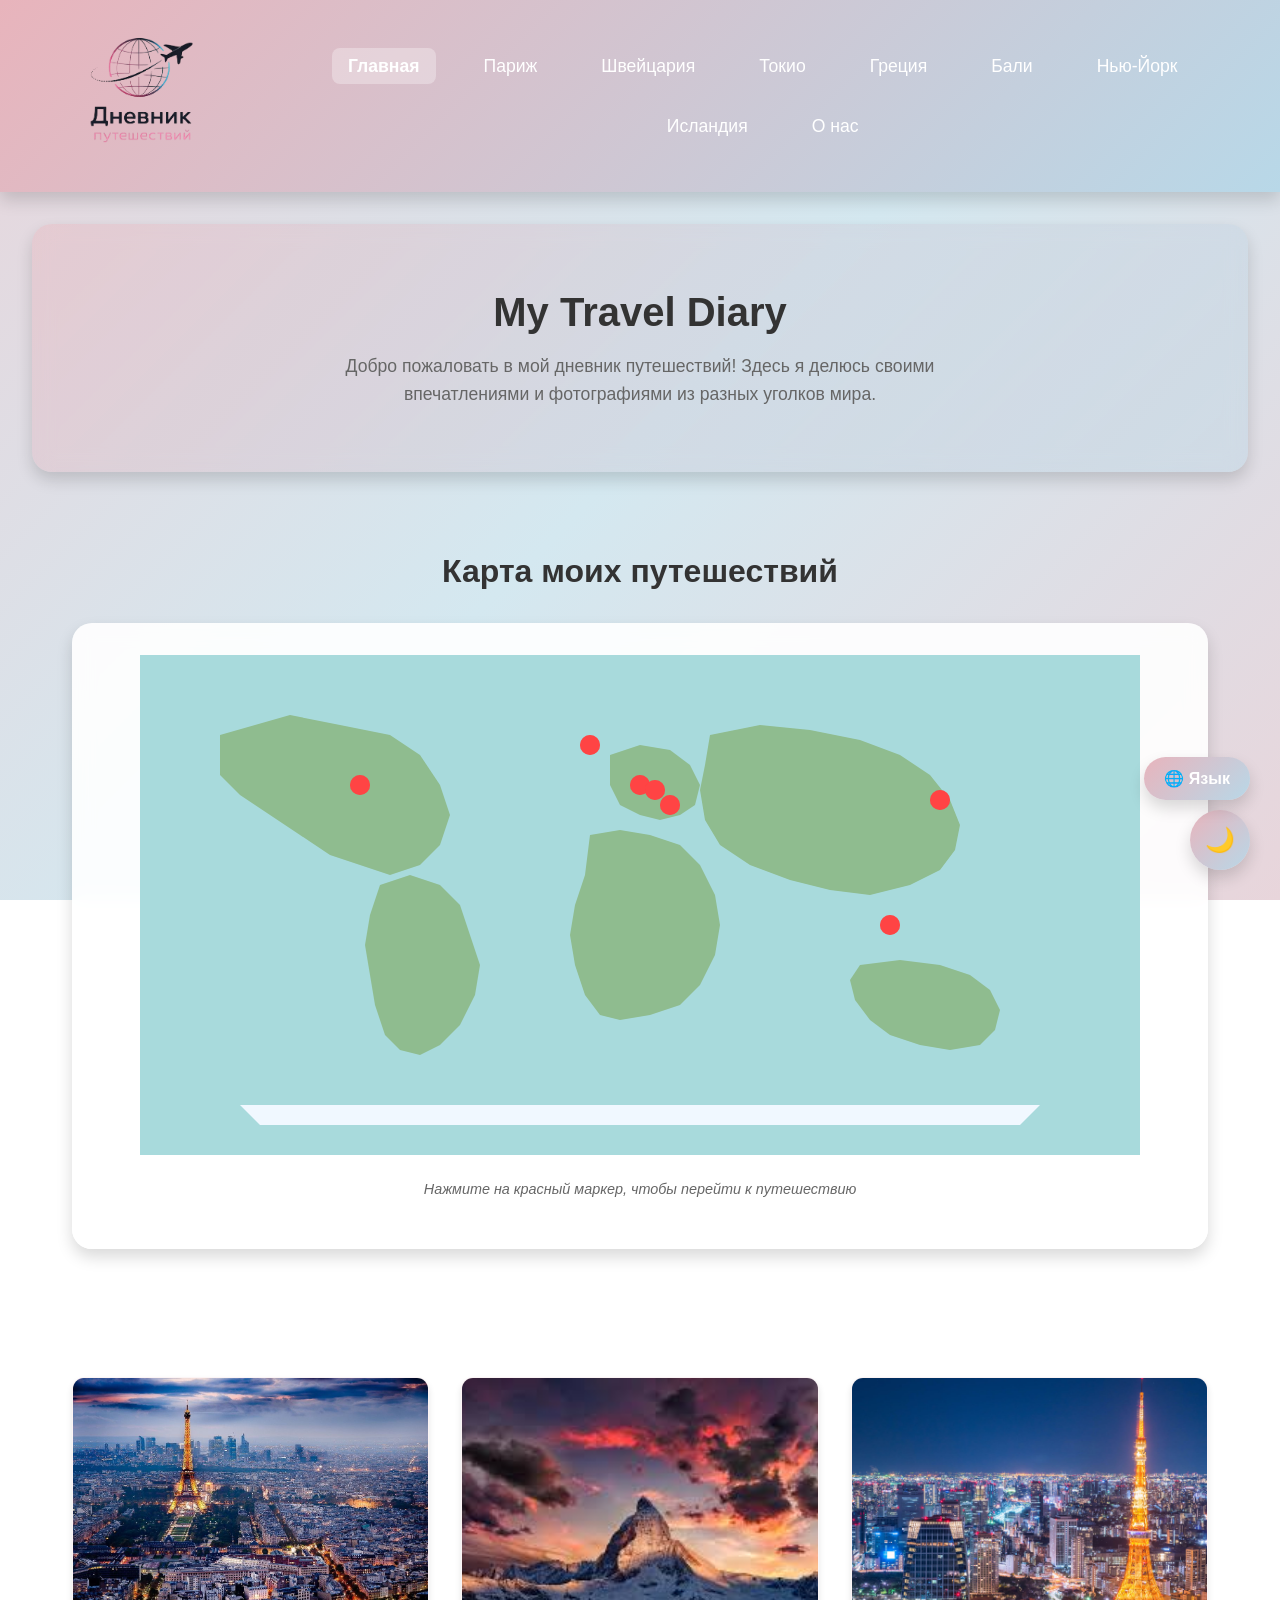
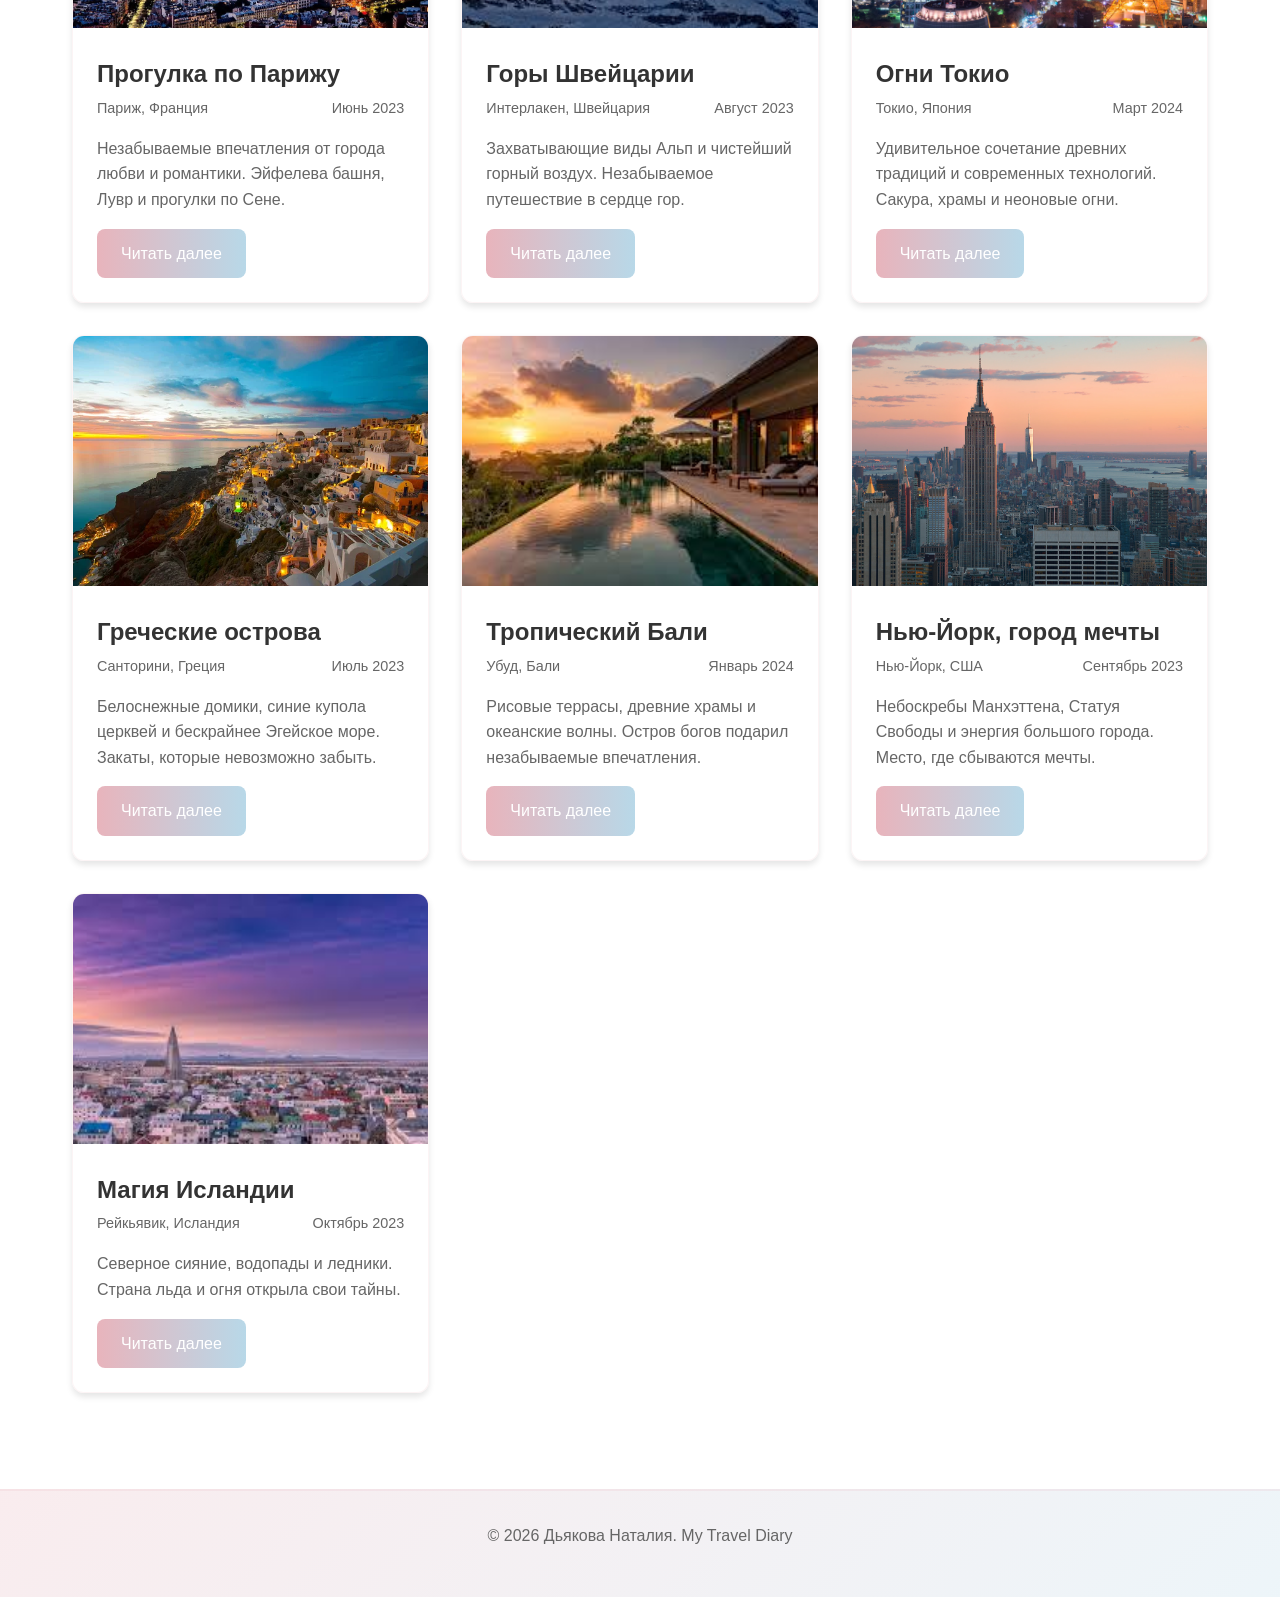
==== index.html @ 22149589 "Add files via upload" ====
<!DOCTYPE html>
<html lang="ru">
<head>
    <meta charset="UTF-8">
    <meta name="viewport" content="width=device-width, initial-scale=1.0">
    <title>My Travel Diary - Дневник путешествий | Париж, Токио, Бали, Исландия</title>
    <meta name="description" content="Дневник путешествий с фотографиями и впечатлениями из Парижа, Швейцарии, Токио, Греции, Бали, Нью-Йорка и Исландии. Советы путешественникам и красивые места мира.">
    <meta name="keywords" content="путешествия, дневник, Париж, Токио, Бали, Исландия, фотографии, советы путешественникам">
    <meta name="author" content="Дьякова Наталия">
    <meta name="robots" content="index, follow">
    
    <!-- Open Graph / Facebook -->
    <meta property="og:type" content="website">
    <meta property="og:url" content="https://my-travel-diary.com/">
    <meta property="og:title" content="My Travel Diary - Дневник путешествий">
    <meta property="og:description" content="Дневник путешествий с фотографиями и впечатлениями из разных уголков мира">
    <meta property="og:image" content="https://my-travel-diary.com/images/logo.png">

    <!-- Twitter -->
    <meta property="twitter:card" content="summary_large_image">
    <meta property="twitter:url" content="https://my-travel-diary.com/">
    <meta property="twitter:title" content="My Travel Diary - Дневник путешествий">
    <meta property="twitter:description" content="Дневник путешествий с фотографиями и впечатлениями из разных уголков мира">
    <meta property="twitter:image" content="https://my-travel-diary.com/images/logo.png">
    
    <!-- Canonical URL -->
    <link rel="canonical" href="https://my-travel-diary.com/">
    
    <!-- PWA Manifest -->
    <link rel="manifest" href="/manifest.json">
    <meta name="theme-color" content="#E8B4BC">
    <meta name="apple-mobile-web-app-capable" content="yes">
    <meta name="apple-mobile-web-app-status-bar-style" content="default">
    <meta name="apple-mobile-web-app-title" content="Travel Diary">
    <link rel="apple-touch-icon" href="images/logo.png">
    
    <!-- Preload critical resources -->
    <link rel="preload" href="css/main.css" as="style">
    <link rel="preload" href="images/logo.png" as="image">
    <link rel="preload" href="js/language.js" as="script">
    
    <link rel="icon" type="image/png" href="images/logo.png">
    <link rel="stylesheet" href="css/fonts.css">
    <link rel="stylesheet" href="css/main.css?v=8">
    <link rel="stylesheet" href="css/components.css?v=8">
    <link rel="stylesheet" href="css/responsive.css?v=8">
    <link rel="stylesheet" href="css/mobile-optimizations.css?v=8">
    
    <!-- DNS prefetch for external resources -->
    <link rel="dns-prefetch" href="//fonts.googleapis.com">
    
    <script src="js/map.js" defer></script>
    <script src="js/language.js" defer></script>
    <script src="js/complete-translations.js" defer></script>
    <script src="js/theme-and-animations.js" defer></script>
    <script src="js/analytics.js" defer></script>
    <script src="js/image-optimization.js" defer></script>
    <script src="js/performance-monitor.js" defer></script>
    <script src="js/mobile-menu.js" defer></script>
    
    <!-- Service Worker Registration -->
    <script>
        if ('serviceWorker' in navigator) {
            window.addEventListener('load', function() {
                navigator.serviceWorker.register('/sw.js')
                    .then(function(registration) {
                        console.log('ServiceWorker registration successful');
                    })
                    .catch(function(err) {
                        console.log('ServiceWorker registration failed: ', err);
                    });
            });
        }
    </script>
    
    <!-- Structured Data -->
    <script type="application/ld+json">
    {
      "@context": "https://schema.org",
      "@type": "Blog",
      "name": "My Travel Diary",
      "description": "Дневник путешествий с фотографиями и впечатлениями из разных уголков мира",
      "url": "https://my-travel-diary.com/",
      "author": {
        "@type": "Person",
        "name": "Дьякова Наталия"
      },
      "blogPost": [
        {
          "@type": "BlogPosting",
          "headline": "Прогулка по Парижу",
          "url": "https://my-travel-diary.com/travel-1.html",
          "datePublished": "2023-06-01"
        },
        {
          "@type": "BlogPosting",
          "headline": "Горы Швейцарии",
          "url": "https://my-travel-diary.com/travel-2.html",
          "datePublished": "2023-08-01"
        }
      ]
    }
    </script>
</head>
<body>
    <nav class="navigation">
        <div class="nav-container">
            <a href="index.html" class="nav-logo">
                <img src="images/logo.png" alt="My Travel Diary Logo" class="logo-image">
            </a>
            <button class="mobile-menu-btn" onclick="toggleMobileMenu()" aria-label="Toggle menu">
                ☰
            </button>
            <ul class="nav-list" id="navList">
                <li><a href="index.html" class="nav-link active" data-translate="nav.home">Главная</a></li>
                <li><a href="travel-1.html" class="nav-link" data-translate="nav.paris">Париж</a></li>
                <li><a href="travel-2.html" class="nav-link" data-translate="nav.switzerland">Швейцария</a></li>
                <li><a href="travel-3.html" class="nav-link" data-translate="nav.tokyo">Токио</a></li>
                <li><a href="travel-4.html" class="nav-link" data-translate="nav.greece">Греция</a></li>
                <li><a href="travel-5.html" class="nav-link" data-translate="nav.bali">Бали</a></li>
                <li><a href="travel-6.html" class="nav-link" data-translate="nav.newyork">Нью-Йорк</a></li>
                <li><a href="travel-7.html" class="nav-link" data-translate="nav.iceland">Исландия</a></li>
                <li><a href="about.html" class="nav-link" data-translate="nav.about">О нас</a></li>
            </ul>
        </div>
    </nav>

    <main>
        <section class="hero">
            <h1 data-translate="hero.title">My Travel Diary</h1>
            <p class="intro" data-translate="hero.intro">Добро пожаловать в мой дневник путешествий! Здесь я делюсь своими впечатлениями и фотографиями из разных уголков мира.</p>
        </section>

        <section class="world-map-section">
            <h2 data-translate="map.title">Карта моих путешествий</h2>
            <div class="map-container">
                <svg viewBox="0 0 1000 500" class="world-map">
                    <!-- Океан (фон) -->
                    <rect width="1000" height="500" fill="#A8DADC" class="ocean"/>
                    
                    <!-- Континенты -->
                    <g class="continents">
                        <!-- Северная Америка -->
                        <path class="continent" d="M 80 80 L 150 60 L 200 70 L 250 80 L 280 100 L 300 130 L 310 160 L 300 190 L 280 210 L 250 220 L 220 210 L 190 200 L 160 180 L 130 160 L 100 140 L 80 120 Z" fill="#8FBC8F"/>
                        
                        <!-- Южная Америка -->
                        <path class="continent" d="M 240 230 L 270 220 L 300 230 L 320 250 L 330 280 L 340 310 L 335 340 L 320 370 L 300 390 L 280 400 L 260 395 L 245 380 L 235 350 L 230 320 L 225 290 L 230 260 Z" fill="#8FBC8F"/>
                        
                        <!-- Европа -->
                        <path class="continent" d="M 470 100 L 500 90 L 530 95 L 550 110 L 560 130 L 555 150 L 540 160 L 520 165 L 500 160 L 480 150 L 470 130 Z" fill="#8FBC8F"/>
                        
                        <!-- Африка -->
                        <path class="continent" d="M 450 180 L 480 175 L 510 180 L 540 190 L 560 210 L 575 240 L 580 270 L 575 300 L 560 330 L 540 350 L 510 360 L 480 365 L 460 360 L 445 340 L 435 310 L 430 280 L 435 250 L 445 220 Z" fill="#8FBC8F"/>
                        
                        <!-- Азия -->
                        <path class="continent" d="M 570 80 L 620 70 L 670 75 L 720 85 L 760 100 L 790 120 L 810 145 L 820 170 L 815 195 L 800 215 L 770 230 L 730 240 L 690 235 L 650 225 L 610 210 L 580 190 L 565 165 L 560 135 L 565 110 Z" fill="#8FBC8F"/>
                        
                        <!-- Австралия -->
                        <path class="continent" d="M 720 310 L 760 305 L 800 310 L 830 320 L 850 335 L 860 355 L 855 375 L 840 390 L 810 395 L 780 390 L 750 380 L 730 365 L 715 345 L 710 325 Z" fill="#8FBC8F"/>
                        
                        <!-- Антарктида -->
                        <path class="continent" d="M 100 450 L 900 450 L 880 470 L 120 470 Z" fill="#F0F8FF"/>
                    </g>
                    
                    <!-- Маркеры посещенных мест -->
                    <g class="markers">
                        <!-- Париж -->
                        <circle class="marker" data-country="paris" cx="500" cy="130" r="10" fill="#FF4444"/>
                        <circle class="marker-pulse" cx="500" cy="130" r="10" fill="#FF4444" opacity="0.5"/>
                        
                        <!-- Швейцария -->
                        <circle class="marker" data-country="switzerland" cx="515" cy="135" r="10" fill="#FF4444"/>
                        <circle class="marker-pulse" cx="515" cy="135" r="10" fill="#FF4444" opacity="0.5"/>
                        
                        <!-- Токио -->
                        <circle class="marker" data-country="tokyo" cx="800" cy="145" r="10" fill="#FF4444"/>
                        <circle class="marker-pulse" cx="800" cy="145" r="10" fill="#FF4444" opacity="0.5"/>
                        
                        <!-- Греция -->
                        <circle class="marker" data-country="greece" cx="530" cy="150" r="10" fill="#FF4444"/>
                        <circle class="marker-pulse" cx="530" cy="150" r="10" fill="#FF4444" opacity="0.5"/>
                        
                        <!-- Бали -->
                        <circle class="marker" data-country="bali" cx="750" cy="270" r="10" fill="#FF4444"/>
                        <circle class="marker-pulse" cx="750" cy="270" r="10" fill="#FF4444" opacity="0.5"/>
                        
                        <!-- Нью-Йорк -->
                        <circle class="marker" data-country="newyork" cx="220" cy="130" r="10" fill="#FF4444"/>
                        <circle class="marker-pulse" cx="220" cy="130" r="10" fill="#FF4444" opacity="0.5"/>
                        
                        <!-- Исландия -->
                        <circle class="marker" data-country="iceland" cx="450" cy="90" r="10" fill="#FF4444"/>
                        <circle class="marker-pulse" cx="450" cy="90" r="10" fill="#FF4444" opacity="0.5"/>
                    </g>
                </svg>
                <p class="map-hint" data-translate="map.hint">Нажмите на красный маркер, чтобы перейти к путешествию</p>
            </div>
        </section>

        <section class="travel-cards">
            <article class="travel-card">
                <img src="images/paris.jpg" alt="Прогулка по Парижу" class="card-image">
                <div class="card-content">
                    <h3 class="card-title" data-translate="paris.title">Прогулка по Парижу</h3>
                    <div class="card-meta">
                        <span class="card-location" data-translate="paris.location">Париж, Франция</span>
                        <span class="card-date" data-translate="paris.date">Июнь 2023</span>
                    </div>
                    <p class="card-description" data-translate="paris.short">Незабываемые впечатления от города любви и романтики. Эйфелева башня, Лувр и прогулки по Сене.</p>
                    <a href="travel-1.html" class="card-button" data-translate="card.readmore">Читать далее</a>
                </div>
            </article>

            <article class="travel-card">
                <img src="images/switzerland.jpg" alt="Горы Швейцарии" class="card-image">
                <div class="card-content">
                    <h3 class="card-title" data-translate="switzerland.title">Горы Швейцарии</h3>
                    <div class="card-meta">
                        <span class="card-location" data-translate="switzerland.location">Интерлакен, Швейцария</span>
                        <span class="card-date" data-translate="switzerland.date">Август 2023</span>
                    </div>
                    <p class="card-description" data-translate="switzerland.short">Захватывающие виды Альп и чистейший горный воздух. Незабываемое путешествие в сердце гор.</p>
                    <a href="travel-2.html" class="card-button" data-translate="card.readmore">Читать далее</a>
                </div>
            </article>

            <article class="travel-card">
                <img src="images/tokyo.jpg" alt="Токио" class="card-image">
                <div class="card-content">
                    <h3 class="card-title" data-translate="tokyo.title">Огни Токио</h3>
                    <div class="card-meta">
                        <span class="card-location" data-translate="tokyo.location">Токио, Япония</span>
                        <span class="card-date" data-translate="tokyo.date">Март 2024</span>
                    </div>
                    <p class="card-description" data-translate="tokyo.short">Удивительное сочетание древних традиций и современных технологий. Сакура, храмы и неоновые огни.</p>
                    <a href="travel-3.html" class="card-button" data-translate="card.readmore">Читать далее</a>
                </div>
            </article>

            <article class="travel-card">
                <img src="images/greece.jpg" alt="Греция" class="card-image">
                <div class="card-content">
                    <h3 class="card-title" data-translate="greece.title">Греческие острова</h3>
                    <div class="card-meta">
                        <span class="card-location" data-translate="greece.location">Санторини, Греция</span>
                        <span class="card-date" data-translate="greece.date">Июль 2023</span>
                    </div>
                    <p class="card-description" data-translate="greece.short">Белоснежные домики, синие купола церквей и бескрайнее Эгейское море. Закаты, которые невозможно забыть.</p>
                    <a href="travel-4.html" class="card-button" data-translate="card.readmore">Читать далее</a>
                </div>
            </article>

            <article class="travel-card">
                <img src="images/bali.jpg" alt="Бали" class="card-image">
                <div class="card-content">
                    <h3 class="card-title" data-translate="bali.title">Тропический Бали</h3>
                    <div class="card-meta">
                        <span class="card-location" data-translate="bali.location">Убуд, Бали</span>
                        <span class="card-date" data-translate="bali.date">Январь 2024</span>
                    </div>
                    <p class="card-description" data-translate="bali.short">Рисовые террасы, древние храмы и океанские волны. Остров богов подарил незабываемые впечатления.</p>
                    <a href="travel-5.html" class="card-button" data-translate="card.readmore">Читать далее</a>
                </div>
            </article>

            <article class="travel-card">
                <img src="images/newyork.jpg" alt="Нью-Йорк" class="card-image">
                <div class="card-content">
                    <h3 class="card-title" data-translate="newyork.title">Нью-Йорк, город мечты</h3>
                    <div class="card-meta">
                        <span class="card-location" data-translate="newyork.location">Нью-Йорк, США</span>
                        <span class="card-date" data-translate="newyork.date">Сентябрь 2023</span>
                    </div>
                    <p class="card-description" data-translate="newyork.short">Небоскребы Манхэттена, Статуя Свободы и энергия большого города. Место, где сбываются мечты.</p>
                    <a href="travel-6.html" class="card-button" data-translate="card.readmore">Читать далее</a>
                </div>
            </article>

            <article class="travel-card">
                <img src="images/iceland.jpg" alt="Исландия" class="card-image">
                <div class="card-content">
                    <h3 class="card-title" data-translate="iceland.title">Магия Исландии</h3>
                    <div class="card-meta">
                        <span class="card-location" data-translate="iceland.location">Рейкьявик, Исландия</span>
                        <span class="card-date" data-translate="iceland.date">Октябрь 2023</span>
                    </div>
                    <p class="card-description" data-translate="iceland.short">Северное сияние, водопады и ледники. Страна льда и огня открыла свои тайны.</p>
                    <a href="travel-7.html" class="card-button" data-translate="card.readmore">Читать далее</a>
                </div>
            </article>
        </section>
    </main>

    <footer class="site-footer">
        <p data-translate="footer.text">&copy; 2026 Дьякова Наталия. My Travel Diary</p>
    </footer>
</body>
</html>
---- css/main.css ----
/* CSS Variables - Color Scheme */
:root {
    /* Primary Colors - более спокойные тона */
    --primary-pink: #E8B4BC;
    --light-pink: #F5E6E8;
    --sky-blue: #B8D8E8;
    --light-blue: #D9EAF3;
    
    /* Gradients */
    --gradient-primary: linear-gradient(135deg, #E8B4BC, #B8D8E8);
    --gradient-button: linear-gradient(90deg, #E8B4BC, #B8D8E8);
    
    /* Neutral Colors */
    --white: #FFFFFF;
    --light-bg: #F8F9FA;
    --text-dark: #333333;
    --text-gray: #666666;
    --bg-gradient: linear-gradient(135deg, #E8D5DB 0%, #D4E8F0 50%, #E8D5DB 100%);
    
    /* Shadows */
    --shadow-soft: 0 4px 6px rgba(0, 0, 0, 0.1);
    --shadow-medium: 0 8px 16px rgba(0, 0, 0, 0.15);
}

/* Dark Theme */
body.dark-theme {
    --primary-pink: #E8B4BC;
    --light-pink: #3A2E30;
    --sky-blue: #B8D8E8;
    --light-blue: #2E3A42;
    
    --gradient-primary: linear-gradient(135deg, #E8B4BC, #B8D8E8);
    --gradient-button: linear-gradient(90deg, #E8B4BC, #B8D8E8);
    
    --white: #1A1A1A;
    --light-bg: #2A2A2A;
    --text-dark: #FFFFFF;
    --text-gray: #CCCCCC;
    --bg-gradient: linear-gradient(135deg, #1A1A1A 0%, #2A2A2A 50%, #1A1A1A 100%);
    
    --shadow-soft: 0 4px 6px rgba(0, 0, 0, 0.5);
    --shadow-medium: 0 8px 16px rgba(0, 0, 0, 0.7);
}

/* Base Styles */
* {
    margin: 0;
    padding: 0;
    box-sizing: border-box;
}

body {
    font-family: 'Segoe UI', Tahoma, Geneva, Verdana, sans-serif;
    font-size: 16px;
    line-height: 1.6;
    color: var(--text-dark);
    background: var(--bg-gradient);
    background-attachment: fixed;
    min-height: 100vh;
    transition: background 0.3s ease, color 0.3s ease;
}

/* Typography */
h1 {
    font-size: 2.5rem;
    line-height: 1.2;
    color: var(--text-dark);
}

h2 {
    font-size: 2rem;
    line-height: 1.2;
    color: var(--text-dark);
}

h3 {
    font-size: 1.5rem;
    line-height: 1.2;
    color: var(--text-dark);
}

p {
    margin-bottom: 1rem;
}

/* Main Container */
main {
    min-height: calc(100vh - 200px);
}

/* Scroll Animations */
.scroll-animate {
    opacity: 0;
    transform: translateY(30px);
    transition: opacity 0.6s ease, transform 0.6s ease;
}

.scroll-animate.visible {
    opacity: 1;
    transform: translateY(0);
}

.scroll-animate-left {
    opacity: 0;
    transform: translateX(-50px);
    transition: opacity 0.6s ease, transform 0.6s ease;
}

.scroll-animate-left.visible {
    opacity: 1;
    transform: translateX(0);
}

.scroll-animate-right {
    opacity: 0;
    transform: translateX(50px);
    transition: opacity 0.6s ease, transform 0.6s ease;
}

.scroll-animate-right.visible {
    opacity: 1;
    transform: translateX(0);
}

/* Theme Toggle Button */
.theme-toggle {
    position: fixed;
    bottom: 30px;
    right: 30px;
    width: 60px;
    height: 60px;
    border-radius: 50%;
    background: var(--gradient-primary);
    border: none;
    cursor: pointer;
    box-shadow: var(--shadow-medium);
    z-index: 1000;
    display: flex;
    align-items: center;
    justify-content: center;
    font-size: 1.5rem;
    transition: all 0.3s ease;
}

.theme-toggle:hover {
    transform: scale(1.1) rotate(15deg);
    box-shadow: 0 10px 25px rgba(0, 0, 0, 0.3);
}

.theme-toggle:active {
    transform: scale(0.95);
}

/* Language Toggle Button */
.lang-toggle {
    position: fixed;
    bottom: 100px;
    right: 30px;
    padding: 0.75rem 1.25rem;
    border-radius: 25px;
    background: var(--gradient-primary);
    border: none;
    cursor: pointer;
    box-shadow: var(--shadow-medium);
    z-index: 1000;
    font-size: 1rem;
    font-weight: bold;
    color: white;
    transition: all 0.3s ease;
    display: flex;
    align-items: center;
    gap: 0.5rem;
}

.lang-toggle:hover {
    transform: translateY(-3px);
    box-shadow: 0 10px 25px rgba(0, 0, 0, 0.3);
}

.lang-toggle:active {
    transform: translateY(-1px);
}

/* Language Selector Menu */
.lang-selector {
    position: fixed;
    bottom: 100px;
    right: 30px;
    z-index: 1001;
}

.lang-menu {
    position: absolute;
    bottom: 70px;
    right: 0;
    background: white;
    border-radius: 15px;
    box-shadow: 0 10px 30px rgba(0, 0, 0, 0.2);
    padding: 0.5rem;
    min-width: 150px;
    opacity: 0;
    visibility: hidden;
    transform: translateY(10px);
    transition: all 0.3s ease;
}

.lang-menu.active {
    opacity: 1;
    visibility: visible;
    transform: translateY(0);
}

.lang-option {
    display: flex;
    align-items: center;
    gap: 0.75rem;
    padding: 0.75rem 1rem;
    cursor: pointer;
    border-radius: 10px;
    transition: all 0.2s ease;
    font-size: 1rem;
    color: var(--text-dark);
}

.lang-option:hover {
    background: linear-gradient(135deg, rgba(232, 180, 188, 0.2), rgba(184, 216, 232, 0.2));
    transform: translateX(5px);
}

.lang-option.selected {
    background: var(--gradient-primary);
    color: white;
    font-weight: bold;
}

.lang-flag {
    font-size: 1.5rem;
}

.lang-name {
    flex: 1;
}

/* Scroll to Top Button */
.scroll-top-btn {
    position: fixed;
    bottom: 170px;
    right: 30px;
    width: 60px;
    height: 60px;
    border-radius: 50%;
    background: var(--gradient-primary);
    border: none;
    cursor: pointer;
    box-shadow: var(--shadow-medium);
    z-index: 1000;
    display: flex;
    align-items: center;
    justify-content: center;
    font-size: 1.8rem;
    color: white;
    opacity: 0;
    visibility: hidden;
    transform: translateY(20px);
    transition: all 0.3s ease;
}

.scroll-top-btn.visible {
    opacity: 1;
    visibility: visible;
    transform: translateY(0);
}

.scroll-top-btn:hover {
    transform: translateY(-5px);
    box-shadow: 0 10px 25px rgba(0, 0, 0, 0.3);
}

.scroll-top-btn:active {
    transform: translateY(-3px);
}
---- css/fonts.css ----
/* Оптимизированная загрузка шрифтов */

/* Системные шрифты как fallback */
:root {
    --font-system: -apple-system, BlinkMacSystemFont, 'Segoe UI', Roboto, Oxygen, Ubuntu, Cantarell, sans-serif;
    --font-mono: 'SF Mono', Monaco, 'Cascadia Code', 'Roboto Mono', Consolas, 'Courier New', monospace;
}

/* Основной шрифт с системным fallback */
body {
    font-family: var(--font-system);
    font-display: swap; /* Быстрое отображение с fallback шрифтом */
}

/* Оптимизация для кириллицы */
@supports (font-variation-settings: normal) {
    body {
        font-variation-settings: 'wght' 400;
    }
    
    h1, h2, h3, h4, h5, h6 {
        font-variation-settings: 'wght' 600;
    }
}

/* Предзагрузка критических шрифтов */
.font-preload {
    font-family: var(--font-system);
    visibility: hidden;
    position: absolute;
    left: -9999px;
}

/* Улучшение читаемости текста */
body {
    -webkit-font-smoothing: antialiased;
    -moz-osx-font-smoothing: grayscale;
    text-rendering: optimizeLegibility;
}

/* Оптимизация для мобильных устройств */
@media (max-width: 768px) {
    body {
        font-size: 16px; /* Предотвращает зум на iOS */
        line-height: 1.5;
    }
}
---- css/main.css ----
/* CSS Variables - Color Scheme */
:root {
    /* Primary Colors - более спокойные тона */
    --primary-pink: #E8B4BC;
    --light-pink: #F5E6E8;
    --sky-blue: #B8D8E8;
    --light-blue: #D9EAF3;
    
    /* Gradients */
    --gradient-primary: linear-gradient(135deg, #E8B4BC, #B8D8E8);
    --gradient-button: linear-gradient(90deg, #E8B4BC, #B8D8E8);
    
    /* Neutral Colors */
    --white: #FFFFFF;
    --light-bg: #F8F9FA;
    --text-dark: #333333;
    --text-gray: #666666;
    --bg-gradient: linear-gradient(135deg, #E8D5DB 0%, #D4E8F0 50%, #E8D5DB 100%);
    
    /* Shadows */
    --shadow-soft: 0 4px 6px rgba(0, 0, 0, 0.1);
    --shadow-medium: 0 8px 16px rgba(0, 0, 0, 0.15);
}

/* Dark Theme */
body.dark-theme {
    --primary-pink: #E8B4BC;
    --light-pink: #3A2E30;
    --sky-blue: #B8D8E8;
    --light-blue: #2E3A42;
    
    --gradient-primary: linear-gradient(135deg, #E8B4BC, #B8D8E8);
    --gradient-button: linear-gradient(90deg, #E8B4BC, #B8D8E8);
    
    --white: #1A1A1A;
    --light-bg: #2A2A2A;
    --text-dark: #FFFFFF;
    --text-gray: #CCCCCC;
    --bg-gradient: linear-gradient(135deg, #1A1A1A 0%, #2A2A2A 50%, #1A1A1A 100%);
    
    --shadow-soft: 0 4px 6px rgba(0, 0, 0, 0.5);
    --shadow-medium: 0 8px 16px rgba(0, 0, 0, 0.7);
}

/* Base Styles */
* {
    margin: 0;
    padding: 0;
    box-sizing: border-box;
}

body {
    font-family: 'Segoe UI', Tahoma, Geneva, Verdana, sans-serif;
    font-size: 16px;
    line-height: 1.6;
    color: var(--text-dark);
    background: var(--bg-gradient);
    background-attachment: fixed;
    min-height: 100vh;
    transition: background 0.3s ease, color 0.3s ease;
}

/* Typography */
h1 {
    font-size: 2.5rem;
    line-height: 1.2;
    color: var(--text-dark);
}

h2 {
    font-size: 2rem;
    line-height: 1.2;
    color: var(--text-dark);
}

h3 {
    font-size: 1.5rem;
    line-height: 1.2;
    color: var(--text-dark);
}

p {
    margin-bottom: 1rem;
}

/* Main Container */
main {
    min-height: calc(100vh - 200px);
}

/* Scroll Animations */
.scroll-animate {
    opacity: 0;
    transform: translateY(30px);
    transition: opacity 0.6s ease, transform 0.6s ease;
}

.scroll-animate.visible {
    opacity: 1;
    transform: translateY(0);
}

.scroll-animate-left {
    opacity: 0;
    transform: translateX(-50px);
    transition: opacity 0.6s ease, transform 0.6s ease;
}

.scroll-animate-left.visible {
    opacity: 1;
    transform: translateX(0);
}

.scroll-animate-right {
    opacity: 0;
    transform: translateX(50px);
    transition: opacity 0.6s ease, transform 0.6s ease;
}

.scroll-animate-right.visible {
    opacity: 1;
    transform: translateX(0);
}

/* Theme Toggle Button */
.theme-toggle {
    position: fixed;
    bottom: 30px;
    right: 30px;
    width: 60px;
    height: 60px;
    border-radius: 50%;
    background: var(--gradient-primary);
    border: none;
    cursor: pointer;
    box-shadow: var(--shadow-medium);
    z-index: 1000;
    display: flex;
    align-items: center;
    justify-content: center;
    font-size: 1.5rem;
    transition: all 0.3s ease;
}

.theme-toggle:hover {
    transform: scale(1.1) rotate(15deg);
    box-shadow: 0 10px 25px rgba(0, 0, 0, 0.3);
}

.theme-toggle:active {
    transform: scale(0.95);
}

/* Language Toggle Button */
.lang-toggle {
    position: fixed;
    bottom: 100px;
    right: 30px;
    padding: 0.75rem 1.25rem;
    border-radius: 25px;
    background: var(--gradient-primary);
    border: none;
    cursor: pointer;
    box-shadow: var(--shadow-medium);
    z-index: 1000;
    font-size: 1rem;
    font-weight: bold;
    color: white;
    transition: all 0.3s ease;
    display: flex;
    align-items: center;
    gap: 0.5rem;
}

.lang-toggle:hover {
    transform: translateY(-3px);
    box-shadow: 0 10px 25px rgba(0, 0, 0, 0.3);
}

.lang-toggle:active {
    transform: translateY(-1px);
}

/* Language Selector Menu */
.lang-selector {
    position: fixed;
    bottom: 100px;
    right: 30px;
    z-index: 1001;
}

.lang-menu {
    position: absolute;
    bottom: 70px;
    right: 0;
    background: white;
    border-radius: 15px;
    box-shadow: 0 10px 30px rgba(0, 0, 0, 0.2);
    padding: 0.5rem;
    min-width: 150px;
    opacity: 0;
    visibility: hidden;
    transform: translateY(10px);
    transition: all 0.3s ease;
}

.lang-menu.active {
    opacity: 1;
    visibility: visible;
    transform: translateY(0);
}

.lang-option {
    display: flex;
    align-items: center;
    gap: 0.75rem;
    padding: 0.75rem 1rem;
    cursor: pointer;
    border-radius: 10px;
    transition: all 0.2s ease;
    font-size: 1rem;
    color: var(--text-dark);
}

.lang-option:hover {
    background: linear-gradient(135deg, rgba(232, 180, 188, 0.2), rgba(184, 216, 232, 0.2));
    transform: translateX(5px);
}

.lang-option.selected {
    background: var(--gradient-primary);
    color: white;
    font-weight: bold;
}

.lang-flag {
    font-size: 1.5rem;
}

.lang-name {
    flex: 1;
}

/* Scroll to Top Button */
.scroll-top-btn {
    position: fixed;
    bottom: 170px;
    right: 30px;
    width: 60px;
    height: 60px;
    border-radius: 50%;
    background: var(--gradient-primary);
    border: none;
    cursor: pointer;
    box-shadow: var(--shadow-medium);
    z-index: 1000;
    display: flex;
    align-items: center;
    justify-content: center;
    font-size: 1.8rem;
    color: white;
    opacity: 0;
    visibility: hidden;
    transform: translateY(20px);
    transition: all 0.3s ease;
}

.scroll-top-btn.visible {
    opacity: 1;
    visibility: visible;
    transform: translateY(0);
}

.scroll-top-btn:hover {
    transform: translateY(-5px);
    box-shadow: 0 10px 25px rgba(0, 0, 0, 0.3);
}

.scroll-top-btn:active {
    transform: translateY(-3px);
}
---- css/components.css ----
/* Navigation Component */
.navigation {
    background: var(--gradient-primary);
    padding: 1rem 2rem;
    box-shadow: var(--shadow-medium);
    position: sticky;
    top: 0;
    z-index: 100;
}

.nav-container {
    display: flex;
    align-items: center;
    gap: 2rem;
    max-width: 1400px;
    margin: 0 auto;
}

.nav-logo {
    display: flex;
    align-items: center;
}

.logo-image {
    height: 160px;
    width: auto;
    object-fit: contain;
}

.nav-list {
    list-style: none;
    display: flex;
    justify-content: center;
    gap: 2rem;
    flex-wrap: wrap;
    flex: 1;
}

.nav-link {
    color: var(--white);
    text-decoration: none;
    font-size: 1.1rem;
    padding: 0.5rem 1rem;
    border-radius: 8px;
    transition: all 0.3s ease;
}

.nav-link:hover {
    background-color: rgba(255, 255, 255, 0.2);
    transform: translateY(-2px);
}

.nav-link.active {
    background-color: rgba(255, 255, 255, 0.3);
    font-weight: bold;
}

/* Hero Section */
.hero {
    text-align: center;
    padding: 4rem 2rem;
    background: linear-gradient(135deg, rgba(232, 180, 188, 0.4), rgba(184, 216, 232, 0.4));
    backdrop-filter: blur(10px);
    border-radius: 20px;
    margin: 2rem;
    box-shadow: var(--shadow-medium);
}

.hero h1 {
    margin-bottom: 1rem;
    color: var(--text-dark);
}

.intro {
    font-size: 1.1rem;
    color: var(--text-gray);
    max-width: 600px;
    margin: 0 auto;
}

/* Travel Cards Container */
.travel-cards {
    display: grid;
    grid-template-columns: repeat(auto-fit, minmax(300px, 1fr));
    gap: 2rem;
    padding: 3rem 2rem;
    max-width: 1200px;
    margin: 0 auto;
}

/* Travel Card Component */
.travel-card {
    background: rgba(255, 255, 255, 0.95);
    backdrop-filter: blur(10px);
    border-radius: 12px;
    box-shadow: var(--shadow-soft);
    overflow: hidden;
    transition: all 0.3s ease;
    border: 1px solid rgba(232, 180, 188, 0.15);
}

.travel-card:hover {
    transform: translateY(-8px);
    box-shadow: var(--shadow-medium);
}

.card-image {
    width: 100%;
    height: 250px;
    object-fit: cover;
}

.card-content {
    padding: 1.5rem;
}

.card-title {
    font-size: 1.5rem;
    margin-bottom: 0.5rem;
    color: var(--text-dark);
}

.card-meta {
    display: flex;
    justify-content: space-between;
    margin-bottom: 1rem;
    font-size: 0.9rem;
    color: var(--text-gray);
}

.card-description {
    color: var(--text-gray);
    margin-bottom: 1rem;
}

.card-button {
    display: inline-block;
    padding: 0.75rem 1.5rem;
    background: var(--gradient-button);
    color: var(--white);
    text-decoration: none;
    border-radius: 8px;
    transition: all 0.3s ease;
}

.card-button:hover {
    transform: translateY(-2px);
    box-shadow: var(--shadow-medium);
}

/* Travel Detail Page */
.travel-detail {
    max-width: 900px;
    margin: 0 auto;
    padding: 2rem;
    background: rgba(255, 255, 255, 0.8);
    backdrop-filter: blur(10px);
    border-radius: 20px;
    margin-top: 2rem;
    margin-bottom: 2rem;
    box-shadow: var(--shadow-medium);
}

.travel-header {
    text-align: center;
    margin-bottom: 2rem;
}

.travel-header h1 {
    margin-bottom: 1rem;
}

.travel-meta {
    display: flex;
    justify-content: center;
    gap: 2rem;
    font-size: 1.1rem;
    color: var(--text-gray);
}

/* Photo Gallery */
.photo-gallery {
    display: grid;
    grid-template-columns: repeat(auto-fit, minmax(250px, 1fr));
    gap: 1rem;
    margin: 2rem 0;
}

.gallery-image {
    width: 100%;
    height: 300px;
    object-fit: cover;
    border-radius: 12px;
    box-shadow: var(--shadow-soft);
}

/* Travel Content */
.travel-content {
    margin: 2rem 0;
    font-size: 1.1rem;
    line-height: 1.8;
}

/* Back Button */
.back-button {
    display: inline-block;
    padding: 0.75rem 1.5rem;
    background: var(--gradient-button);
    color: var(--white);
    text-decoration: none;
    border-radius: 8px;
    margin-top: 2rem;
    transition: all 0.3s ease;
}

.back-button:hover {
    transform: translateY(-2px);
    box-shadow: var(--shadow-medium);
}

/* Footer Component */
.site-footer {
    background: linear-gradient(135deg, rgba(232, 180, 188, 0.25), rgba(184, 216, 232, 0.25));
    backdrop-filter: blur(10px);
    text-align: center;
    padding: 2rem;
    margin-top: 3rem;
    color: var(--text-gray);
    border-top: 2px solid rgba(232, 180, 188, 0.2);
}


/* Модальное окно для увеличения фотографий */
.image-modal {
    display: none;
    position: fixed;
    z-index: 1000;
    left: 0;
    top: 0;
    width: 100%;
    height: 100%;
    background-color: rgba(0, 0, 0, 0.9);
    justify-content: center;
    align-items: center;
    animation: fadeIn 0.3s ease;
}

@keyframes fadeIn {
    from {
        opacity: 0;
    }
    to {
        opacity: 1;
    }
}

.modal-content {
    position: relative;
    width: 80%;
    max-width: 1200px;
    animation: zoomIn 0.4s ease;
}

@keyframes zoomIn {
    from {
        transform: scale(0.7);
        opacity: 0;
    }
    to {
        transform: scale(1);
        opacity: 1;
    }
}

.modal-image {
    width: 100%;
    height: auto;
    border-radius: 8px;
    display: block;
}

.modal-close {
    position: absolute;
    top: -40px;
    right: 0;
    font-size: 40px;
    font-weight: bold;
    color: white;
    cursor: pointer;
    transition: color 0.3s ease, transform 0.3s ease;
}

.modal-close:hover {
    color: var(--primary-pink);
    transform: rotate(90deg);
}

/* Курсор для изображений в галерее */
.gallery-image {
    cursor: pointer;
    transition: transform 0.3s ease, box-shadow 0.3s ease;
}

.gallery-image:hover {
    transform: scale(1.05);
    box-shadow: 0 8px 20px rgba(0, 0, 0, 0.2);
}


/* Рекомендации */
.travel-content h2 {
    margin-top: 2rem;
    margin-bottom: 1rem;
    color: var(--text-dark);
    font-size: 1.8rem;
}

.recommendations {
    list-style: none;
    padding: 0;
    margin: 1.5rem 0;
}

.recommendations li {
    padding: 1rem;
    margin-bottom: 1rem;
    background: linear-gradient(135deg, rgba(232, 180, 188, 0.1), rgba(184, 216, 232, 0.1));
    border-left: 4px solid var(--primary-pink);
    border-radius: 8px;
    transition: transform 0.3s ease, box-shadow 0.3s ease;
}

.recommendations li:hover {
    transform: translateX(5px);
    box-shadow: var(--shadow-soft);
}

.recommendations strong {
    color: var(--primary-pink);
    font-size: 1.1rem;
}


/* Карта мира */
.world-map-section {
    max-width: 1200px;
    margin: 3rem auto;
    padding: 2rem;
    text-align: center;
}

.world-map-section h2 {
    font-size: 2rem;
    margin-bottom: 2rem;
    color: var(--text-dark);
}

.map-container {
    background: rgba(255, 255, 255, 0.9);
    backdrop-filter: blur(10px);
    border-radius: 20px;
    padding: 2rem;
    box-shadow: var(--shadow-medium);
}

.world-map {
    width: 100%;
    height: auto;
    max-width: 1000px;
    margin: 0 auto;
}

.continent {
    transition: fill 0.3s ease;
}

.continent:hover {
    fill: #C8DCE8;
}

.marker {
    cursor: pointer;
    transition: all 0.3s ease;
}

.marker:hover {
    r: 12;
    fill: #FFB6C1;
}

.marker-pulse {
    animation: pulse 2s infinite;
    pointer-events: none;
}

@keyframes pulse {
    0% {
        r: 8;
        opacity: 0.5;
    }
    50% {
        r: 16;
        opacity: 0;
    }
    100% {
        r: 8;
        opacity: 0;
    }
}

.map-hint {
    margin-top: 1rem;
    color: var(--text-gray);
    font-size: 0.9rem;
    font-style: italic;
}


/* Подсказки на карте */
.map-tooltip {
    background: var(--gradient-primary);
    color: white;
    padding: 0.5rem 1rem;
    border-radius: 8px;
    font-size: 0.9rem;
    pointer-events: none;
    z-index: 1000;
    box-shadow: var(--shadow-soft);
    animation: tooltipFadeIn 0.2s ease;
}

@keyframes tooltipFadeIn {
    from {
        opacity: 0;
        transform: translateY(-5px);
    }
    to {
        opacity: 1;
        transform: translateY(0);
    }
}


/* Dark Theme Adjustments */
body.dark-theme .travel-card {
    background: rgba(40, 40, 40, 0.95);
    border: 1px solid rgba(212, 148, 158, 0.2);
}

body.dark-theme .map-container {
    background: rgba(40, 40, 40, 0.9);
}

body.dark-theme .ocean {
    fill: #1A3A4A;
}

body.dark-theme .continent {
    fill: #2A4A3A;
}

body.dark-theme .continent:hover {
    fill: #3A5A4A;
}

body.dark-theme .travel-detail {
    background: rgba(40, 40, 40, 0.8);
}

body.dark-theme .image-modal {
    background-color: rgba(0, 0, 0, 0.95);
}

body.dark-theme .recommendations li {
    background: linear-gradient(135deg, rgba(212, 148, 158, 0.15), rgba(122, 154, 170, 0.15));
    border-left: 4px solid var(--primary-pink);
}


/* Dark Theme - Language Selector */
body.dark-theme .lang-menu {
    background: rgba(40, 40, 40, 0.95);
    border: 1px solid rgba(212, 148, 158, 0.3);
}

body.dark-theme .lang-option {
    color: var(--text-dark);
}

body.dark-theme .lang-option:hover {
    background: linear-gradient(135deg, rgba(212, 148, 158, 0.2), rgba(122, 154, 170, 0.2));
}

body.dark-theme .lang-option.selected {
    background: var(--gradient-primary);
    color: white;
}
---- css/responsive.css ----
/* Responsive Design - Mobile First Approach */

/* Extra Small Mobile (< 480px) */
@media (max-width: 479px) {
    /* Container padding */
    .container {
        padding: 0 0.75rem;
    }
    
    /* Typography - smaller for tiny screens */
    h1 {
        font-size: 1.75rem;
        line-height: 1.2;
    }
    
    h2 {
        font-size: 1.5rem;
        line-height: 1.3;
    }
    
    h3 {
        font-size: 1.2rem;
    }
    
    p {
        font-size: 0.9rem;
        line-height: 1.5;
    }
    
    /* Navigation - Compact mobile menu */
    .navigation {
        padding: 0.75rem;
        position: fixed;
        top: 0;
        left: 0;
        right: 0;
        z-index: 1001;
        background: rgba(255, 255, 255, 0.95);
        backdrop-filter: blur(10px);
    }
    
    .nav-container {
        flex-direction: row;
        justify-content: space-between;
        align-items: center;
    }
    
    .logo-image {
        height: 40px;
    }
    
    /* Mobile menu button - always visible */
    .mobile-menu-btn {
        display: block;
        background: var(--gradient-primary);
        border: none;
        font-size: 1.5rem;
        cursor: pointer;
        padding: 0.5rem;
        color: white;
        border-radius: 8px;
        width: 45px;
        height: 45px;
        line-height: 1;
        transition: all 0.3s ease;
        position: relative;
        z-index: 1000;
    }
    
    .mobile-menu-btn:hover {
        transform: scale(1.05);
    }
    
    .mobile-menu-btn:active {
        transform: scale(0.95);
    }
    
    /* Navigation list - hidden by default */
    .nav-list {
        display: none !important;
        position: fixed;
        top: 0;
        left: 0;
        right: 0;
        bottom: 0;
        background: rgba(255, 255, 255, 0.98);
        backdrop-filter: blur(10px);
        flex-direction: column;
        justify-content: flex-start;
        align-items: stretch;
        padding: 80px 1rem 1rem 1rem;
        overflow-y: auto;
        z-index: 999;
    }
    
    /* Show menu when active */
    .nav-list.active {
        display: flex !important;
    }
    
    .nav-link {
        padding: 1rem;
        text-align: center;
        border-radius: 8px;
        margin: 0.5rem 0;
        transition: all 0.3s ease;
        font-size: 1.1rem;
        color: var(--text-dark);
        background: rgba(255, 255, 255, 0.5);
    }
    
    .nav-link:hover,
    .nav-link.active {
        background: var(--light-pink);
        color: var(--primary-pink);
    }
    
    /* Hero section - more compact */
    .hero {
        padding: 1.5rem 0.75rem;
        text-align: center;
    }
    
    .hero h1 {
        margin-bottom: 1rem;
    }
    
    .intro {
        font-size: 0.95rem;
        max-width: 100%;
    }
    
    /* Travel cards - Single column with better spacing */
    .travel-cards {
        grid-template-columns: 1fr;
        gap: 1.5rem;
        padding: 1.5rem 0.75rem;
    }
    
    .travel-card {
        border-radius: 15px;
        overflow: hidden;
    }
    
    .card-image {
        height: 200px;
    }
    
    .card-content {
        padding: 1rem;
    }
    
    .card-title {
        font-size: 1.1rem;
        margin-bottom: 0.5rem;
    }
    
    .card-description {
        font-size: 0.85rem;
        line-height: 1.4;
    }
    
    .card-button {
        padding: 0.6rem 1.2rem;
        font-size: 0.9rem;
        margin-top: 0.75rem;
    }
    
    /* World map - mobile optimized */
    .world-map-section {
        padding: 1rem 0.75rem;
        margin: 1rem 0;
    }
    
    .world-map-section h2 {
        font-size: 1.3rem;
        margin-bottom: 1rem;
        text-align: center;
    }
    
    .map-container {
        padding: 0.5rem;
        border-radius: 15px;
    }
    
    .world-map {
        height: 250px;
        width: 100%;
    }
    
    .marker {
        r: 8;
        cursor: pointer;
    }
    
    .marker:active {
        r: 12;
    }
    
    .map-hint {
        font-size: 0.8rem;
        text-align: center;
        margin-top: 0.5rem;
        color: var(--text-gray);
    }
    
    /* Footer */
    .site-footer {
        padding: 1.5rem 0.75rem;
        text-align: center;
        font-size: 0.85rem;
    }
}

/* Small Mobile (480px - 767px) */
@media (min-width: 480px) and (max-width: 767px) {
    /* Typography adjustments */
    h1 {
        font-size: 2rem;
    }
    
    h2 {
        font-size: 1.75rem;
    }
    
    h3 {
        font-size: 1.25rem;
    }
    
    /* Navigation - Horizontal but scrollable */
    .navigation {
        padding: 1rem;
        position: sticky;
        top: 0;
        z-index: 100;
        background: rgba(255, 255, 255, 0.95);
        backdrop-filter: blur(10px);
    }
    
    .nav-container {
        flex-direction: column;
        gap: 1rem;
    }
    
    .logo-image {
        height: 50px;
    }
    
    .nav-list {
        display: flex;
        overflow-x: auto;
        gap: 0.5rem;
        padding: 0.5rem 0;
        scrollbar-width: none;
        -ms-overflow-style: none;
    }
    
    .nav-list::-webkit-scrollbar {
        display: none;
    }
    
    .nav-link {
        white-space: nowrap;
        padding: 0.6rem 1rem;
        border-radius: 20px;
        font-size: 0.9rem;
        min-width: fit-content;
    }
    
    .mobile-menu-btn {
        display: none;
    }
    
    /* Hero section */
    .hero {
        padding: 2rem 1rem;
    }
    
    /* Travel cards - Single column */
    .travel-cards {
        grid-template-columns: 1fr;
        padding: 2rem 1rem;
        gap: 2rem;
    }
    
    .card-image {
        height: 220px;
    }
    
    /* World map */
    .world-map-section {
        padding: 1.5rem 1rem;
    }
    
    .world-map {
        height: 300px;
    }
    
    .marker {
        r: 10;
    }
    
    .marker:hover {
        r: 14;
    }
}

/* Tablet Styles (768px - 1023px) */
@media (min-width: 768px) and (max-width: 1023px) {
    .mobile-menu-btn {
        display: none;
    }
    
    /* Navigation - Horizontal but compact */
    .nav-list {
        gap: 1rem;
        display: flex;
    }
    
    /* Travel cards - Two columns */
    .travel-cards {
        grid-template-columns: repeat(2, 1fr);
    }
    
    /* Photo gallery - Two columns */
    .photo-gallery {
        grid-template-columns: repeat(2, 1fr);
    }
}

/* Desktop Styles (>= 1024px) */
@media (min-width: 1024px) {
    .mobile-menu-btn {
        display: none;
    }
    
    .nav-list {
        display: flex;
    }
    
    /* Travel cards - Three columns on large screens */
    .travel-cards {
        grid-template-columns: repeat(auto-fit, minmax(320px, 1fr));
    }
    
    /* Photo gallery - Flexible grid */
    .photo-gallery {
        grid-template-columns: repeat(auto-fit, minmax(280px, 1fr));
    }
    
    /* Larger container for travel detail */
    .travel-detail {
        max-width: 1000px;
    }
}

/* Extra large screens (>= 1440px) */
@media (min-width: 1440px) {
    .travel-cards {
        max-width: 1400px;
    }
    
    .hero h1 {
        font-size: 3rem;
    }
}

/* Photo gallery mobile optimization */
@media (max-width: 767px) {
    .photo-gallery {
        grid-template-columns: 1fr;
        gap: 1rem;
        padding: 1rem;
    }
    
    .gallery-image {
        height: 250px;
        border-radius: 12px;
    }
    
    /* Modal optimization for mobile */
    .modal-content {
        width: 95%;
        max-width: 95vw;
        max-height: 90vh;
        margin: 5vh auto;
        border-radius: 15px;
    }
    
    .modal-close {
        font-size: 30px;
        top: -40px;
        right: 10px;
        width: 35px;
        height: 35px;
        line-height: 35px;
    }
    
    .modal img {
        max-height: 70vh;
        border-radius: 10px;
    }
}

@media (min-width: 768px) and (max-width: 1023px) {
    .modal-content {
        width: 85%;
    }
}

/* Travel detail page mobile optimization */
@media (max-width: 767px) {
    .travel-detail {
        padding: 1rem;
        margin: 0;
    }
    
    .travel-header {
        text-align: center;
        margin-bottom: 1.5rem;
    }
    
    .travel-header h1 {
        font-size: 1.8rem;
        margin-bottom: 1rem;
    }
    
    .travel-meta {
        flex-direction: column;
        gap: 0.5rem;
        align-items: center;
    }
    
    .travel-location,
    .travel-date {
        font-size: 0.9rem;
    }
    
    .travel-content {
        font-size: 0.95rem;
        line-height: 1.6;
    }
    
    .travel-content p {
        margin-bottom: 1rem;
    }
    
    .recommendations {
        padding-left: 1rem;
    }
    
    .recommendations li {
        margin-bottom: 0.75rem;
        font-size: 0.9rem;
        line-height: 1.5;
    }
    
    .back-button {
        padding: 0.75rem 1.5rem;
        font-size: 0.9rem;
        margin: 2rem auto;
        display: block;
        width: fit-content;
    }
}

/* Theme Toggle Button - Mobile optimized */
@media (max-width: 479px) {
    .theme-toggle {
        width: 50px;
        height: 50px;
        bottom: 20px;
        right: 20px;
        font-size: 1.2rem;
        position: fixed !important;
        z-index: 999;
    }
}

@media (min-width: 480px) and (max-width: 767px) {
    .theme-toggle {
        width: 55px;
        height: 55px;
        bottom: 25px;
        right: 25px;
        font-size: 1.3rem;
        position: fixed !important;
        z-index: 999;
    }
}

@media (min-width: 768px) and (max-width: 1023px) {
    .theme-toggle {
        width: 60px;
        height: 60px;
        bottom: 30px;
        right: 30px;
        font-size: 1.4rem;
        position: fixed !important;
        z-index: 999;
    }
}

/* Language Toggle Button - Mobile optimized */
@media (max-width: 479px) {
    .lang-selector {
        bottom: 80px;
        right: 20px;
        position: fixed !important;
        z-index: 999;
    }
    
    .lang-toggle {
        padding: 0.6rem 1rem;
        font-size: 0.85rem;
        border-radius: 20px;
    }
    
    .lang-menu {
        bottom: 55px;
        min-width: 130px;
        border-radius: 12px;
    }
    
    .lang-option {
        padding: 0.6rem 0.8rem;
        font-size: 0.9rem;
    }
    
    .lang-flag {
        font-size: 1.3rem;
    }
}

@media (min-width: 480px) and (max-width: 767px) {
    .lang-selector {
        bottom: 90px;
        right: 25px;
        position: fixed !important;
        z-index: 999;
    }
    
    .lang-toggle {
        padding: 0.7rem 1.1rem;
        font-size: 0.9rem;
    }
    
    .lang-menu {
        bottom: 65px;
        min-width: 140px;
    }
    
    .lang-option {
        padding: 0.7rem 0.9rem;
        font-size: 0.95rem;
    }
    
    .lang-flag {
        font-size: 1.4rem;
    }
}

@media (min-width: 768px) and (max-width: 1023px) {
    .lang-selector {
        bottom: 100px;
        right: 30px;
        position: fixed !important;
        z-index: 999;
    }
    
    .lang-toggle {
        bottom: 100px;
        right: 30px;
        padding: 0.75rem 1.25rem;
        font-size: 1rem;
    }
    
    .lang-menu {
        bottom: 70px;
    }
}

/* Scroll to top button - Mobile optimized */
@media (max-width: 479px) {
    .scroll-top-btn {
        width: 50px;
        height: 50px;
        bottom: 150px;
        right: 20px;
        font-size: 1.3rem;
        position: fixed !important;
        z-index: 998 !important;
    }
}

@media (min-width: 480px) and (max-width: 767px) {
    .scroll-top-btn {
        width: 55px;
        height: 55px;
        bottom: 160px;
        right: 25px;
        font-size: 1.4rem;
        position: fixed !important;
        z-index: 998 !important;
    }
}

/* Touch-friendly improvements */
@media (max-width: 767px) {
    /* Larger touch targets */
    button, .nav-link, .card-button, .lang-option {
        min-height: 44px;
        min-width: 44px;
    }
    
    /* Better spacing for touch */
    .nav-link {
        margin: 0.25rem;
    }
    
    /* Prevent zoom on input focus (iOS) */
    input, textarea, select {
        font-size: 16px;
    }
    
    /* Smooth scrolling */
    html {
        scroll-behavior: smooth;
    }
    
    /* Better tap highlights */
    * {
        -webkit-tap-highlight-color: rgba(232, 180, 188, 0.3);
    }
}


/* Dark theme mobile navigation */
@media (max-width: 479px) {
    body.dark-theme .navigation {
        background: rgba(26, 26, 26, 0.95);
    }
    
    body.dark-theme .nav-list {
        background: rgba(26, 26, 26, 0.98);
    }
    
    body.dark-theme .nav-link {
        color: #FFFFFF;
        background: rgba(40, 40, 40, 0.8);
    }
    
    body.dark-theme .nav-link:hover,
    body.dark-theme .nav-link.active {
        background: rgba(232, 180, 188, 0.3);
        color: #E8B4BC;
    }
}
---- css/mobile-optimizations.css ----
/* Дополнительные мобильные оптимизации */

/* Общие мобильные стили */
@media (max-width: 767px) {
    /* Улучшение производительности */
    * {
        -webkit-transform: translateZ(0);
        transform: translateZ(0);
    }
    
    /* Отключение анимаций на слабых устройствах */
    @media (prefers-reduced-motion: reduce) {
        *, *::before, *::after {
            animation-duration: 0.01ms !important;
            animation-iteration-count: 1 !important;
            transition-duration: 0.01ms !important;
        }
    }
    
    /* Оптимизация скролла */
    body {
        -webkit-overflow-scrolling: touch;
        overflow-x: hidden;
    }
    
    /* Предотвращение зума при фокусе на input */
    input, textarea, select {
        font-size: 16px !important;
        transform: translateZ(0);
    }
    
    /* Улучшение тач-взаимодействий */
    button, .nav-link, .card-button, .lang-option, .theme-toggle {
        -webkit-tap-highlight-color: rgba(232, 180, 188, 0.3);
        touch-action: manipulation;
        min-height: 44px;
        min-width: 44px;
    }
    
    /* Оптимизация изображений */
    img {
        max-width: 100%;
        height: auto;
        image-rendering: -webkit-optimize-contrast;
        image-rendering: crisp-edges;
    }
    
    /* Улучшение читаемости текста */
    p, li, span {
        word-wrap: break-word;
        hyphens: auto;
        -webkit-hyphens: auto;
        -ms-hyphens: auto;
    }
    
    /* Оптимизация карточек путешествий */
    .travel-card {
        margin-bottom: 1.5rem;
        border-radius: 15px;
        overflow: hidden;
        box-shadow: 0 4px 12px rgba(0, 0, 0, 0.1);
    }
    
    .card-content {
        padding: 1.25rem;
    }
    
    .card-title {
        font-size: 1.2rem;
        line-height: 1.3;
        margin-bottom: 0.75rem;
    }
    
    .card-meta {
        flex-direction: column;
        gap: 0.25rem;
        margin-bottom: 0.75rem;
    }
    
    .card-location,
    .card-date {
        font-size: 0.85rem;
        color: var(--text-gray);
    }
    
    .card-description {
        font-size: 0.9rem;
        line-height: 1.5;
        margin-bottom: 1rem;
    }
    
    .card-button {
        width: 100%;
        padding: 0.75rem;
        font-size: 0.95rem;
        border-radius: 8px;
        text-align: center;
    }
}

/* Очень маленькие экраны */
@media (max-width: 360px) {
    .hero h1 {
        font-size: 1.6rem;
    }
    
    .hero .intro {
        font-size: 0.9rem;
    }
    
    .card-content {
        padding: 1rem;
    }
    
    .card-title {
        font-size: 1.1rem;
    }
    
    .navigation {
        padding: 0.5rem;
    }
    
    .logo-image {
        height: 35px;
    }
}

/* Landscape ориентация на мобильных */
@media (max-width: 767px) and (orientation: landscape) {
    .hero {
        padding: 1rem;
    }
    
    .hero h1 {
        font-size: 1.8rem;
    }
    
    .navigation {
        padding: 0.75rem;
    }
    
    .nav-list {
        gap: 0.25rem;
    }
    
    .nav-link {
        padding: 0.5rem 0.75rem;
        font-size: 0.85rem;
    }
}

/* Оптимизация для устройств с высоким DPI */
@media (-webkit-min-device-pixel-ratio: 2), (min-resolution: 192dpi) {
    .logo-image,
    .member-avatar img,
    .card-image {
        image-rendering: -webkit-optimize-contrast;
    }
}

/* Темная тема на мобильных */
@media (max-width: 767px) {
    body.dark-theme .navigation {
        background: rgba(26, 26, 26, 0.95);
    }
    
    body.dark-theme .nav-list {
        background: rgba(26, 26, 26, 0.98);
    }
    
    body.dark-theme .nav-link:hover {
        background: rgba(232, 180, 188, 0.2);
    }
    
    body.dark-theme .travel-card {
        background: rgba(40, 40, 40, 0.9);
    }
    
    body.dark-theme .card-content {
        color: var(--text-dark);
    }
}

/* Улучшения для iOS Safari */
@supports (-webkit-touch-callout: none) {
    .navigation {
        -webkit-backdrop-filter: blur(10px);
    }
    
    .travel-card,
    .add-review-section,
    .team-member {
        -webkit-backdrop-filter: blur(10px);
    }
    
    /* Фикс для 100vh на iOS */
    .hero {
        min-height: calc(100vh - 100px);
        min-height: calc(100dvh - 100px);
    }
}

/* Улучшения для Android Chrome */
@media (max-width: 767px) {
    /* Оптимизация рендеринга */
    .travel-card,
    .team-member,
    .add-review-section {
        will-change: transform;
        backface-visibility: hidden;
    }
    
    /* Улучшение производительности анимаций */
    .nav-link,
    .card-button,
    .submit-btn,
    .delete-btn {
        will-change: transform;
    }
}

/* Accessibility улучшения для мобильных */
@media (max-width: 767px) {
    /* Увеличенные области нажатия */
    .mobile-menu-btn {
        padding: 0.75rem;
        margin: -0.25rem;
    }
    
    .theme-toggle,
    .lang-toggle {
        padding: 0.75rem;
    }
    
    /* Улучшенный контраст для мелкого текста */
    .card-meta,
    .travel-meta {
        color: var(--text-dark);
        font-weight: 500;
    }
    
    /* Лучшая видимость фокуса */
    button:focus,
    input:focus,
    textarea:focus,
    .nav-link:focus {
        outline: 2px solid var(--primary-pink);
        outline-offset: 2px;
    }
}

/* Оптимизация для медленных соединений */
@media (max-width: 767px) and (prefers-reduced-data: reduce) {
    /* Отключение фоновых изображений */
    .hero,
    .travel-card,
    .team-member {
        background-image: none !important;
    }
    
    /* Упрощение теней */
    .travel-card,
    .team-member,
    .add-review-section {
        box-shadow: 0 2px 4px rgba(0, 0, 0, 0.1) !important;
    }
    
    /* Отключение backdrop-filter */
    .navigation,
    .nav-list,
    .travel-card,
    .team-member,
    .add-review-section {
        backdrop-filter: none !important;
        -webkit-backdrop-filter: none !important;
    }
}


/* Фикс для fixed кнопок на мобильных */
@media (max-width: 767px) {
    .theme-toggle,
    .lang-toggle,
    .lang-selector,
    .scroll-top-btn {
        position: fixed !important;
        will-change: transform;
        -webkit-transform: translateZ(0);
        transform: translateZ(0);
    }
    
    /* Убираем hover эффекты на touch устройствах */
    @media (hover: none) {
        .theme-toggle:hover,
        .lang-toggle:hover,
        .scroll-top-btn:hover {
            transform: none;
        }
        
        .theme-toggle:active {
            transform: scale(0.9);
        }
        
        .lang-toggle:active {
            transform: scale(0.95);
        }
        
        .scroll-top-btn:active {
            transform: scale(0.9);
        }
    }
}
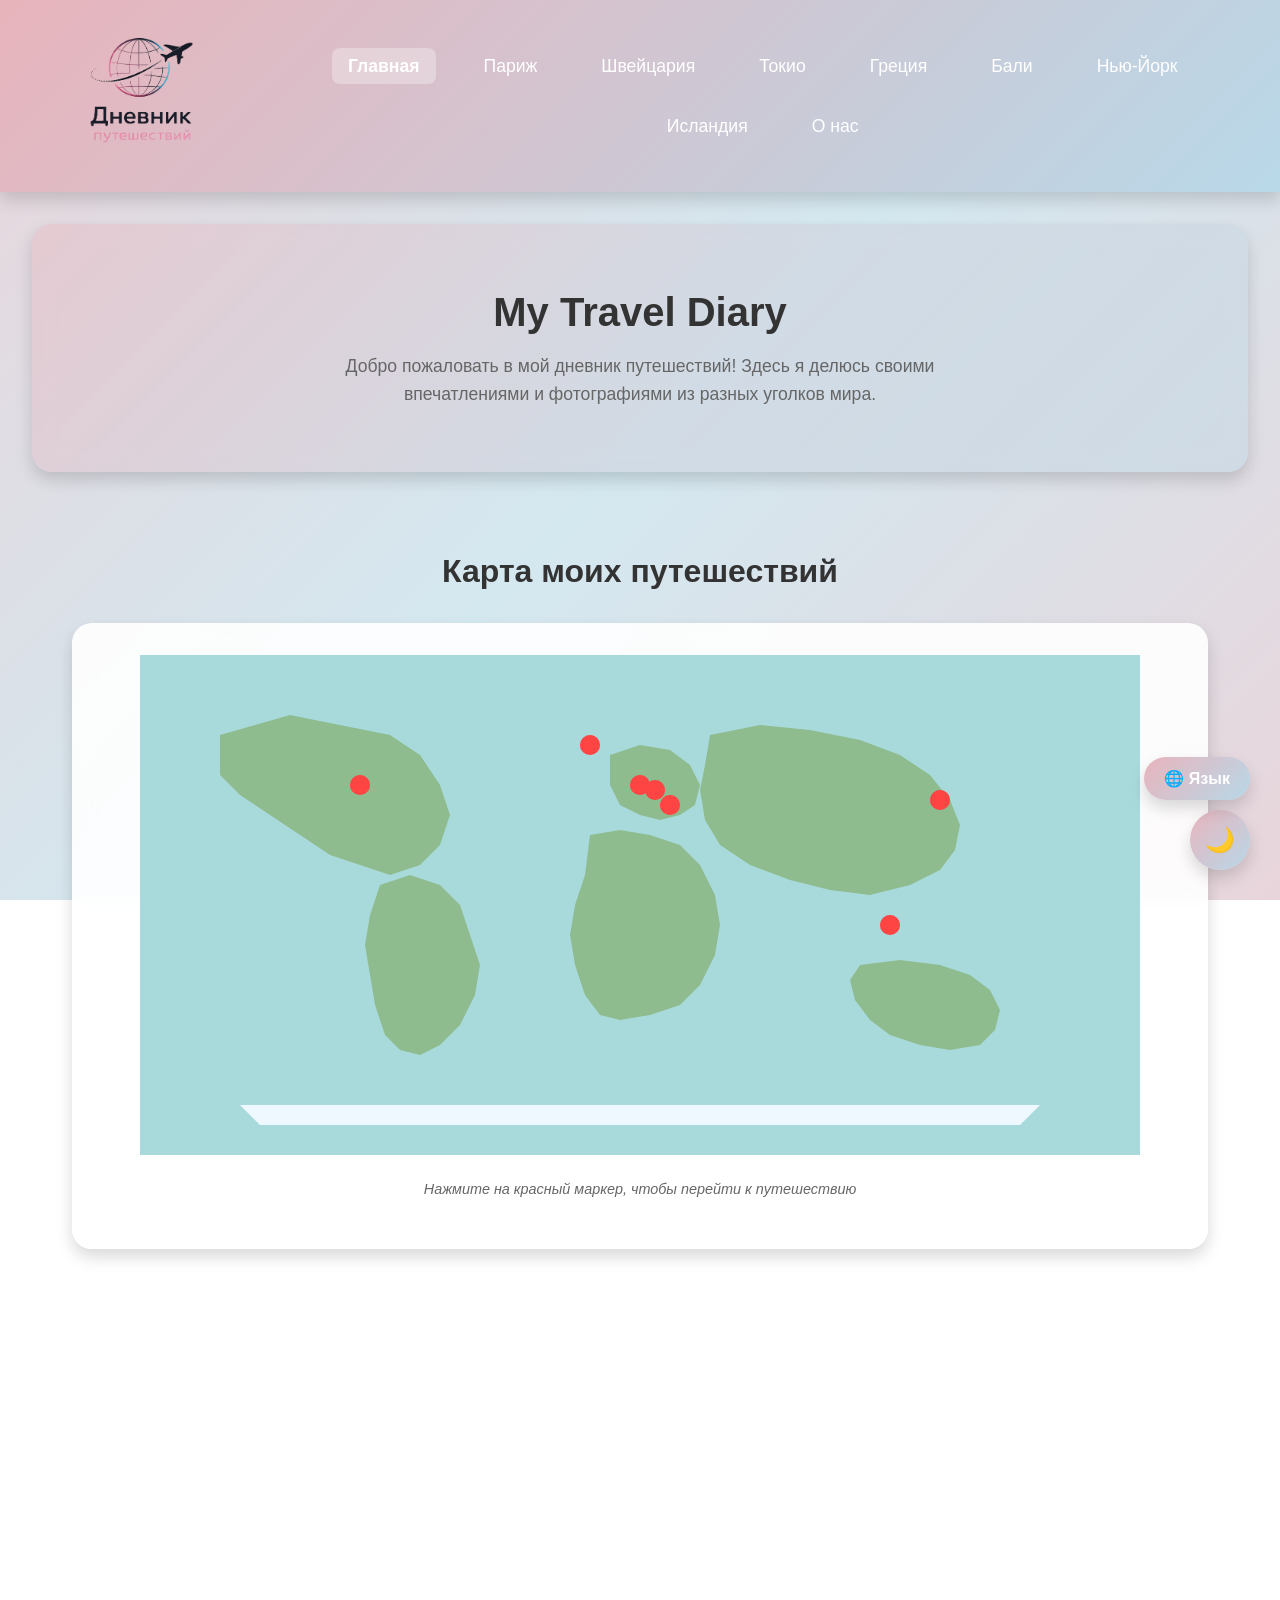
==== commit 374b5c3c: "Add files via upload" ====
--- a/index.html
+++ b/index.html
@@ -41,10 +41,11 @@
     
     <link rel="icon" type="image/png" href="images/logo.png">
     <link rel="stylesheet" href="css/fonts.css">
-    <link rel="stylesheet" href="css/main.css?v=8">
-    <link rel="stylesheet" href="css/components.css?v=8">
-    <link rel="stylesheet" href="css/responsive.css?v=8">
-    <link rel="stylesheet" href="css/mobile-optimizations.css?v=8">
+    <link rel="stylesheet" href="css/main.css?v=11">
+    <link rel="stylesheet" href="css/components.css?v=11">
+    <link rel="stylesheet" href="css/responsive.css?v=11">
+    <link rel="stylesheet" href="css/mobile-optimizations.css?v=11">
+    <link rel="stylesheet" href="css/mobile-menu-fix.css?v=11">
     
     <!-- DNS prefetch for external resources -->
     <link rel="dns-prefetch" href="//fonts.googleapis.com">
--- a/css/components.css
+++ b/css/components.css
@@ -495,3 +495,9 @@
     background: var(--gradient-primary);
     color: white;
 }
+
+
+/* Mobile menu button - hidden by default */
+.mobile-menu-btn {
+    display: none;
+}
--- a/css/responsive.css
+++ b/css/responsive.css
@@ -83,14 +83,14 @@
         left: 0;
         right: 0;
         bottom: 0;
-        background: rgba(255, 255, 255, 0.98);
-        backdrop-filter: blur(10px);
-        flex-direction: column;
-        justify-content: flex-start;
-        align-items: stretch;
-        padding: 80px 1rem 1rem 1rem;
+        background: white;
+        flex-direction: column !important;
+        justify-content: flex-start !important;
+        align-items: stretch !important;
+        padding: 80px 20px 20px 20px !important;
         overflow-y: auto;
         z-index: 999;
+        gap: 0 !important;
     }
     
     /* Show menu when active */
@@ -98,15 +98,32 @@
         display: flex !important;
     }
     
+    .nav-list li {
+        width: 100% !important;
+        margin: 0 !important;
+        padding: 0 !important;
+    }
+    
     .nav-link {
-        padding: 1rem;
-        text-align: center;
-        border-radius: 8px;
-        margin: 0.5rem 0;
-        transition: all 0.3s ease;
-        font-size: 1.1rem;
-        color: var(--text-dark);
-        background: rgba(255, 255, 255, 0.5);
+        display: block !important;
+        width: 100% !important;
+        padding: 1.2rem !important;
+        text-align: center !important;
+        border-radius: 8px !important;
+        margin: 0.5rem 0 !important;
+        transition: all 0.3s ease !important;
+        font-size: 1.1rem !important;
+        color: #333 !important;
+        background: rgba(232, 180, 188, 0.1) !important;
+        text-decoration: none !important;
+    }
+    
+    .nav-link:hover,
+    .nav-link:active,
+    .nav-link.active {
+        background: rgba(232, 180, 188, 0.3) !important;
+        color: #E8B4BC !important;
+        transform: scale(1.02) !important;
     }
     
     .nav-link:hover,
@@ -227,48 +244,95 @@
         font-size: 1.25rem;
     }
     
-    /* Navigation - Horizontal but scrollable */
+    /* Navigation - Mobile menu with button */
     .navigation {
         padding: 1rem;
-        position: sticky;
+        position: fixed;
         top: 0;
-        z-index: 100;
+        left: 0;
+        right: 0;
+        z-index: 1001;
         background: rgba(255, 255, 255, 0.95);
         backdrop-filter: blur(10px);
     }
     
     .nav-container {
-        flex-direction: column;
-        gap: 1rem;
+        flex-direction: row;
+        justify-content: space-between;
+        align-items: center;
     }
     
     .logo-image {
         height: 50px;
     }
     
+    /* Show mobile menu button */
+    .mobile-menu-btn {
+        display: block !important;
+        background: var(--gradient-primary);
+        border: none;
+        font-size: 1.5rem;
+        cursor: pointer;
+        padding: 0.5rem;
+        color: white;
+        border-radius: 8px;
+        width: 45px;
+        height: 45px;
+        line-height: 1;
+        transition: all 0.3s ease;
+        position: relative;
+        z-index: 1000;
+    }
+    
+    /* Navigation list - hidden by default */
     .nav-list {
-        display: flex;
-        overflow-x: auto;
-        gap: 0.5rem;
-        padding: 0.5rem 0;
-        scrollbar-width: none;
-        -ms-overflow-style: none;
-    }
-    
-    .nav-list::-webkit-scrollbar {
-        display: none;
+        display: none !important;
+        position: fixed;
+        top: 0;
+        left: 0;
+        right: 0;
+        bottom: 0;
+        background: white;
+        flex-direction: column !important;
+        justify-content: flex-start !important;
+        align-items: stretch !important;
+        padding: 80px 20px 20px 20px !important;
+        overflow-y: auto;
+        z-index: 999;
+        gap: 0 !important;
+    }
+    
+    /* Show menu when active */
+    .nav-list.active {
+        display: flex !important;
+    }
+    
+    .nav-list li {
+        width: 100% !important;
+        margin: 0 !important;
+        padding: 0 !important;
     }
     
     .nav-link {
-        white-space: nowrap;
-        padding: 0.6rem 1rem;
-        border-radius: 20px;
-        font-size: 0.9rem;
-        min-width: fit-content;
-    }
-    
-    .mobile-menu-btn {
-        display: none;
+        display: block !important;
+        width: 100% !important;
+        padding: 1.2rem !important;
+        text-align: center !important;
+        border-radius: 8px !important;
+        margin: 0.5rem 0 !important;
+        transition: all 0.3s ease !important;
+        font-size: 1.1rem !important;
+        color: #333 !important;
+        background: rgba(232, 180, 188, 0.1) !important;
+        text-decoration: none !important;
+    }
+    
+    .nav-link:hover,
+    .nav-link:active,
+    .nav-link.active {
+        background: rgba(232, 180, 188, 0.3) !important;
+        color: #E8B4BC !important;
+        transform: scale(1.02) !important;
     }
     
     /* Hero section */
@@ -638,21 +702,22 @@
 /* Dark theme mobile navigation */
 @media (max-width: 479px) {
     body.dark-theme .navigation {
-        background: rgba(26, 26, 26, 0.95);
+        background: rgba(26, 26, 26, 0.95) !important;
     }
     
     body.dark-theme .nav-list {
-        background: rgba(26, 26, 26, 0.98);
+        background: #1A1A1A !important;
     }
     
     body.dark-theme .nav-link {
-        color: #FFFFFF;
-        background: rgba(40, 40, 40, 0.8);
+        color: #FFFFFF !important;
+        background: rgba(40, 40, 40, 0.8) !important;
     }
     
     body.dark-theme .nav-link:hover,
+    body.dark-theme .nav-link:active,
     body.dark-theme .nav-link.active {
-        background: rgba(232, 180, 188, 0.3);
-        color: #E8B4BC;
-    }
-}
+        background: rgba(232, 180, 188, 0.3) !important;
+        color: #E8B4BC !important;
+    }
+}
--- a/css/mobile-menu-fix.css
+++ b/css/mobile-menu-fix.css
@@ -0,0 +1,103 @@
+/* MOBILE MENU FIX - Load this last! */
+
+/* Hide mobile button by default */
+.mobile-menu-btn {
+    display: none !important;
+}
+
+/* Show mobile button on small screens */
+@media (max-width: 767px) {
+    .mobile-menu-btn {
+        display: block !important;
+        position: relative !important;
+        z-index: 1002 !important;
+        background: linear-gradient(135deg, #E8B4BC, #B8D8E8) !important;
+        border: none !important;
+        font-size: 1.5rem !important;
+        cursor: pointer !important;
+        padding: 0.5rem !important;
+        color: white !important;
+        border-radius: 8px !important;
+        width: 45px !important;
+        height: 45px !important;
+        line-height: 1 !important;
+    }
+    
+    /* Navigation list - FORCE vertical layout */
+    .nav-list {
+        display: none !important;
+        position: fixed !important;
+        top: 0 !important;
+        left: 0 !important;
+        right: 0 !important;
+        bottom: 0 !important;
+        width: 100vw !important;
+        height: 100vh !important;
+        background: white !important;
+        flex-direction: column !important;
+        flex-wrap: nowrap !important;
+        justify-content: flex-start !important;
+        align-items: stretch !important;
+        padding: 70px 15px 15px 15px !important;
+        overflow-y: auto !important;
+        overflow-x: hidden !important;
+        z-index: 1000 !important;
+        gap: 0 !important;
+    }
+    
+    /* Show menu when active */
+    .nav-list.active {
+        display: flex !important;
+    }
+    
+    /* Force list items to be full width */
+    .nav-list li {
+        display: block !important;
+        width: 100% !important;
+        margin: 0 !important;
+        padding: 0 !important;
+        flex: none !important;
+    }
+    
+    /* Force links to be compact blocks */
+    .nav-list .nav-link {
+        display: block !important;
+        width: 100% !important;
+        padding: 0.9rem 1rem !important;
+        text-align: center !important;
+        border-radius: 8px !important;
+        margin: 0.3rem 0 !important;
+        font-size: 1rem !important;
+        color: #333 !important;
+        background: rgba(232, 180, 188, 0.15) !important;
+        text-decoration: none !important;
+        white-space: normal !important;
+        min-width: auto !important;
+        flex: none !important;
+        box-sizing: border-box !important;
+    }
+    
+    .nav-list .nav-link:hover,
+    .nav-list .nav-link:active,
+    .nav-list .nav-link.active {
+        background: rgba(232, 180, 188, 0.4) !important;
+        color: #E8B4BC !important;
+    }
+    
+    /* Dark theme */
+    body.dark-theme .nav-list {
+        background: #1A1A1A !important;
+    }
+    
+    body.dark-theme .nav-list .nav-link {
+        color: #FFFFFF !important;
+        background: rgba(40, 40, 40, 0.9) !important;
+    }
+    
+    body.dark-theme .nav-list .nav-link:hover,
+    body.dark-theme .nav-list .nav-link:active,
+    body.dark-theme .nav-list .nav-link.active {
+        background: rgba(232, 180, 188, 0.3) !important;
+        color: #E8B4BC !important;
+    }
+}
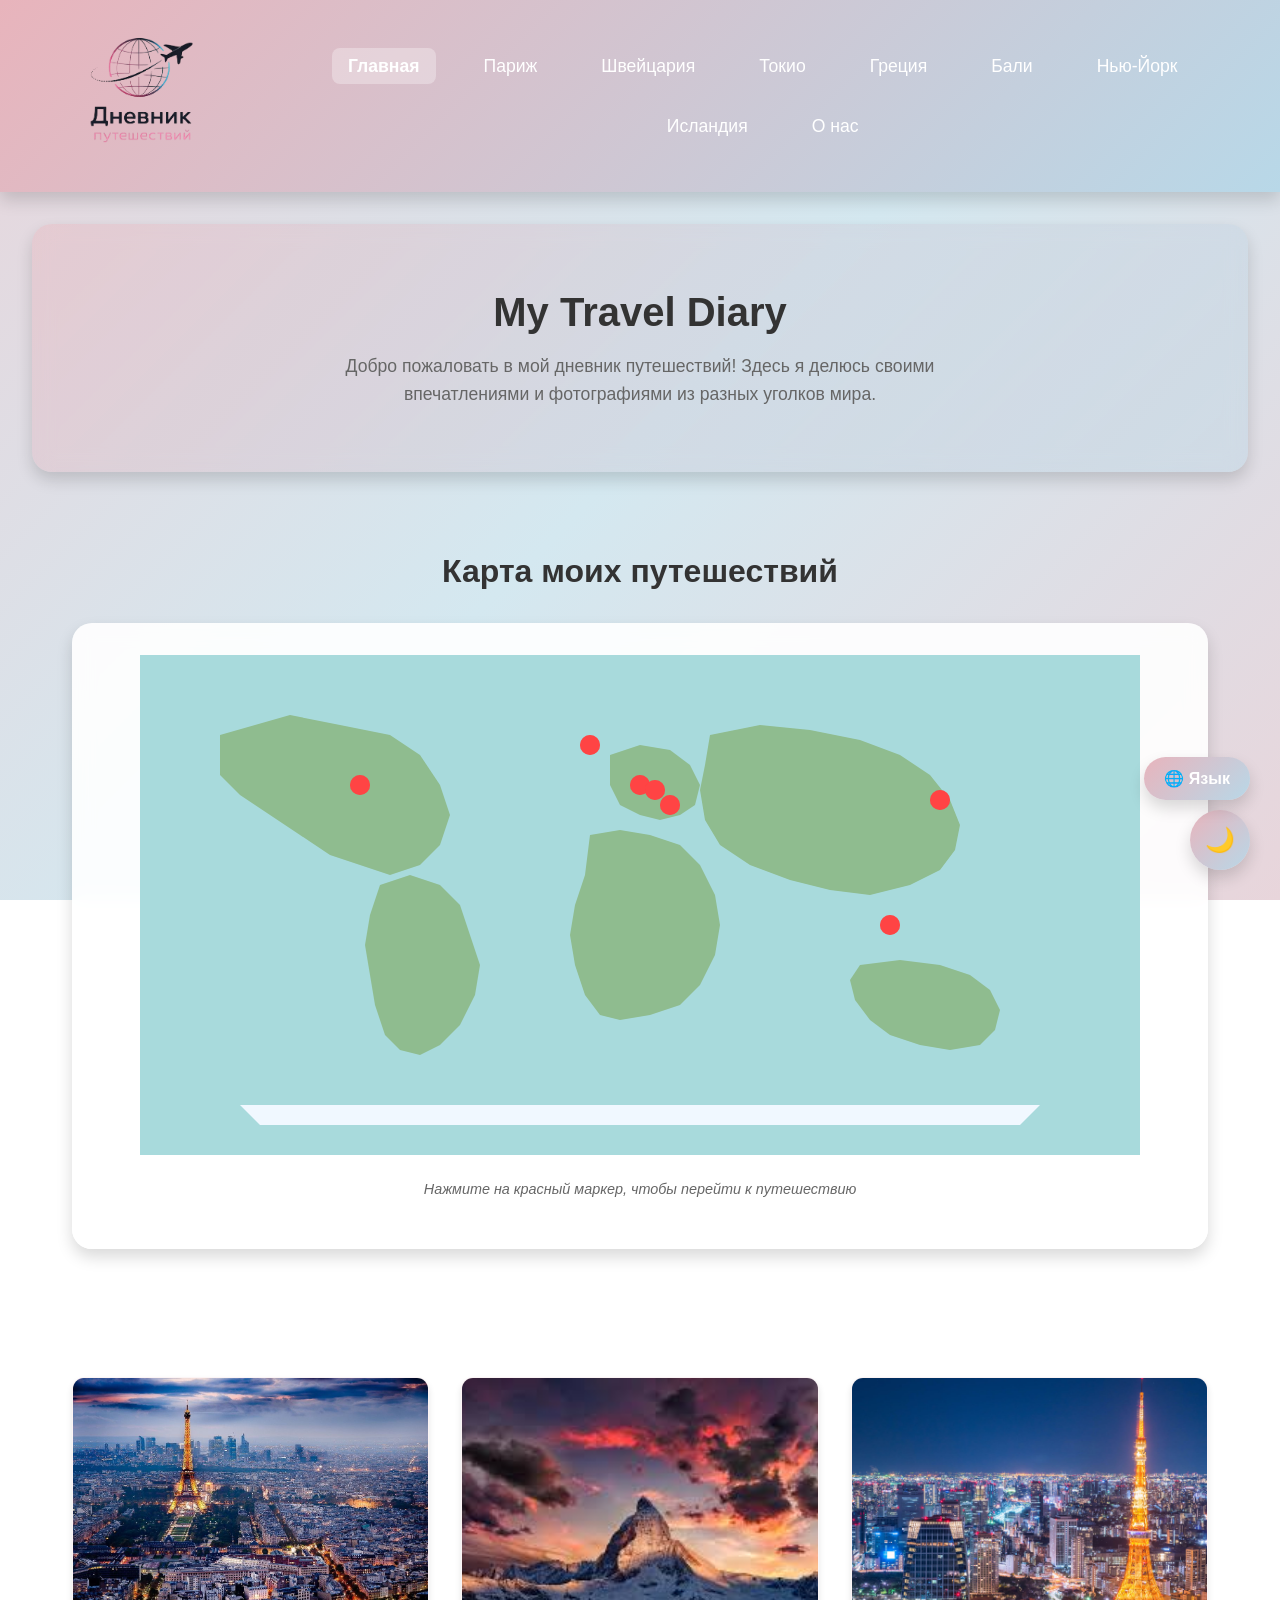
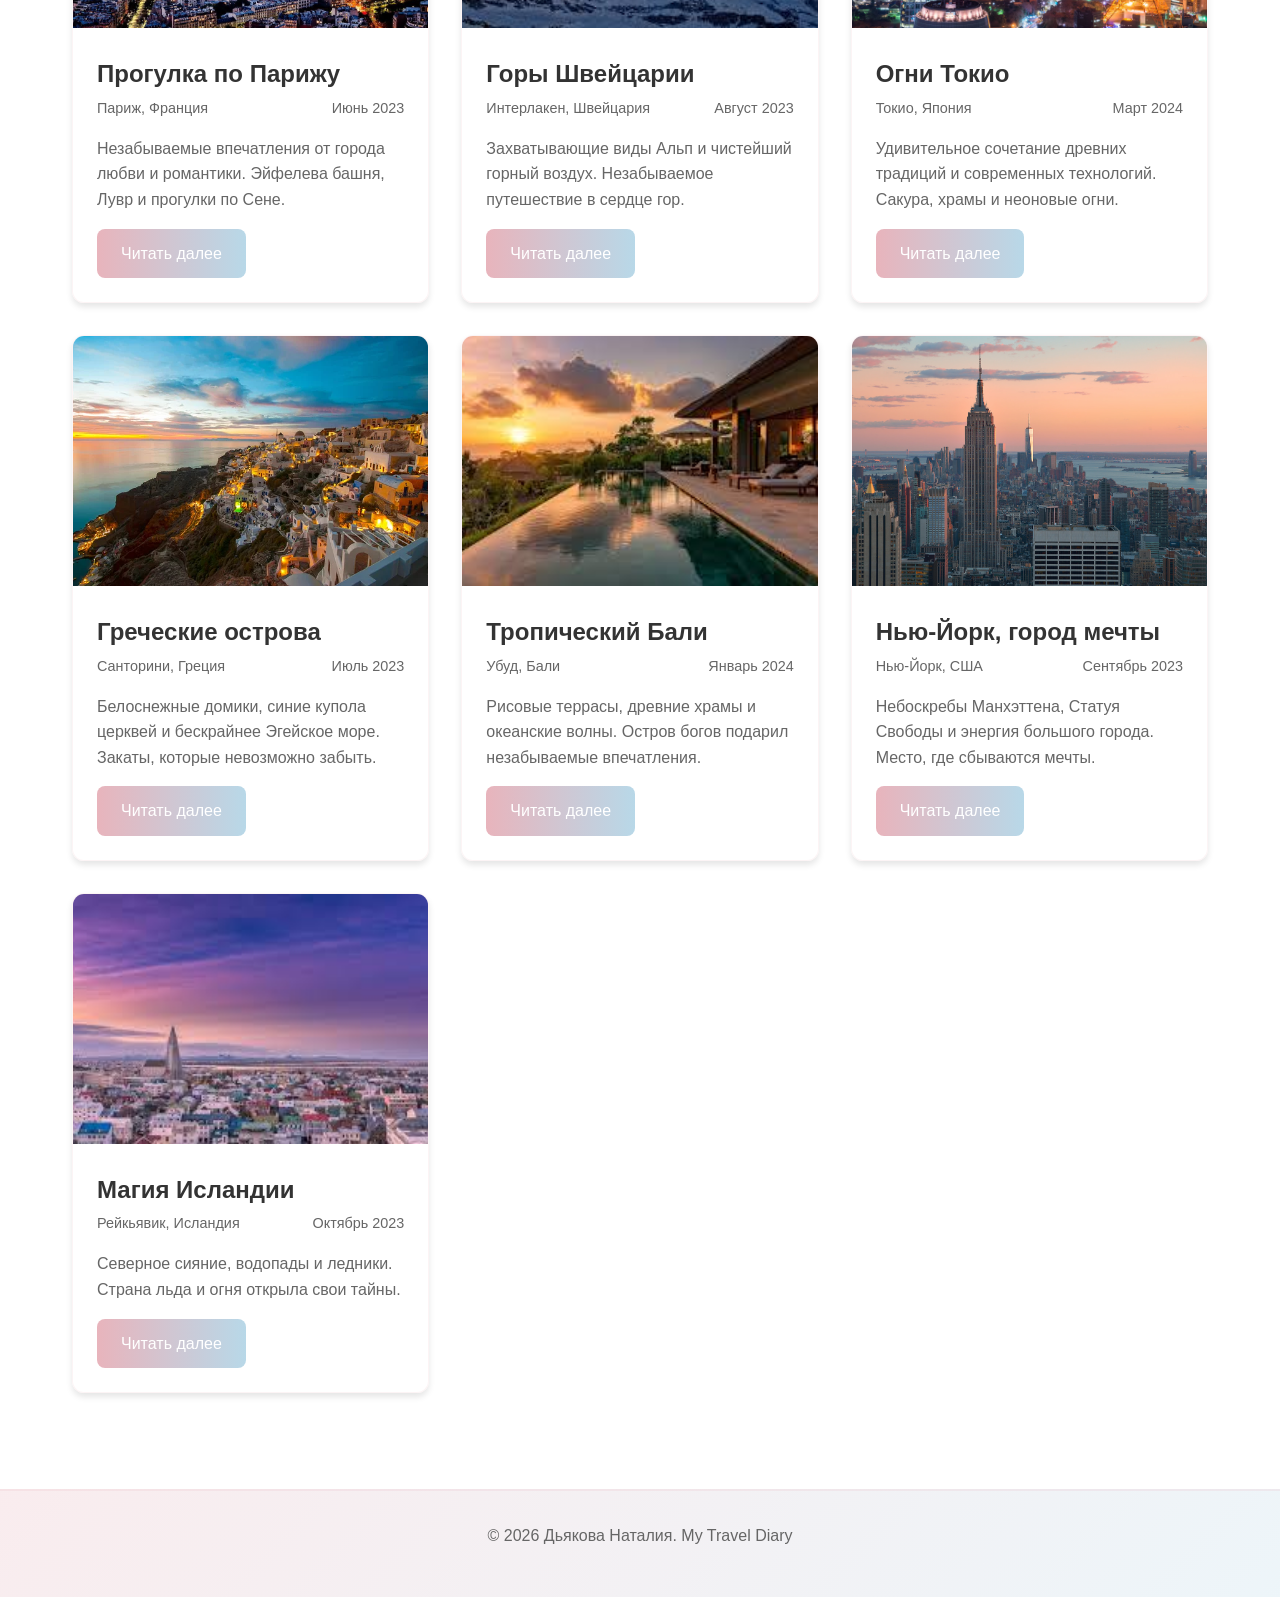
==== commit 0734adfc: "Add files via upload" ====
--- a/index.html
+++ b/index.html
@@ -41,11 +41,11 @@
     
     <link rel="icon" type="image/png" href="images/logo.png">
     <link rel="stylesheet" href="css/fonts.css">
-    <link rel="stylesheet" href="css/main.css?v=11">
-    <link rel="stylesheet" href="css/components.css?v=11">
-    <link rel="stylesheet" href="css/responsive.css?v=11">
-    <link rel="stylesheet" href="css/mobile-optimizations.css?v=11">
-    <link rel="stylesheet" href="css/mobile-menu-fix.css?v=11">
+    <link rel="stylesheet" href="css/main.css?v=12">
+    <link rel="stylesheet" href="css/components.css?v=12">
+    <link rel="stylesheet" href="css/responsive.css?v=12">
+    <link rel="stylesheet" href="css/mobile-optimizations.css?v=12">
+    <link rel="stylesheet" href="css/mobile-menu-fix.css?v=12">
     
     <!-- DNS prefetch for external resources -->
     <link rel="dns-prefetch" href="//fonts.googleapis.com">
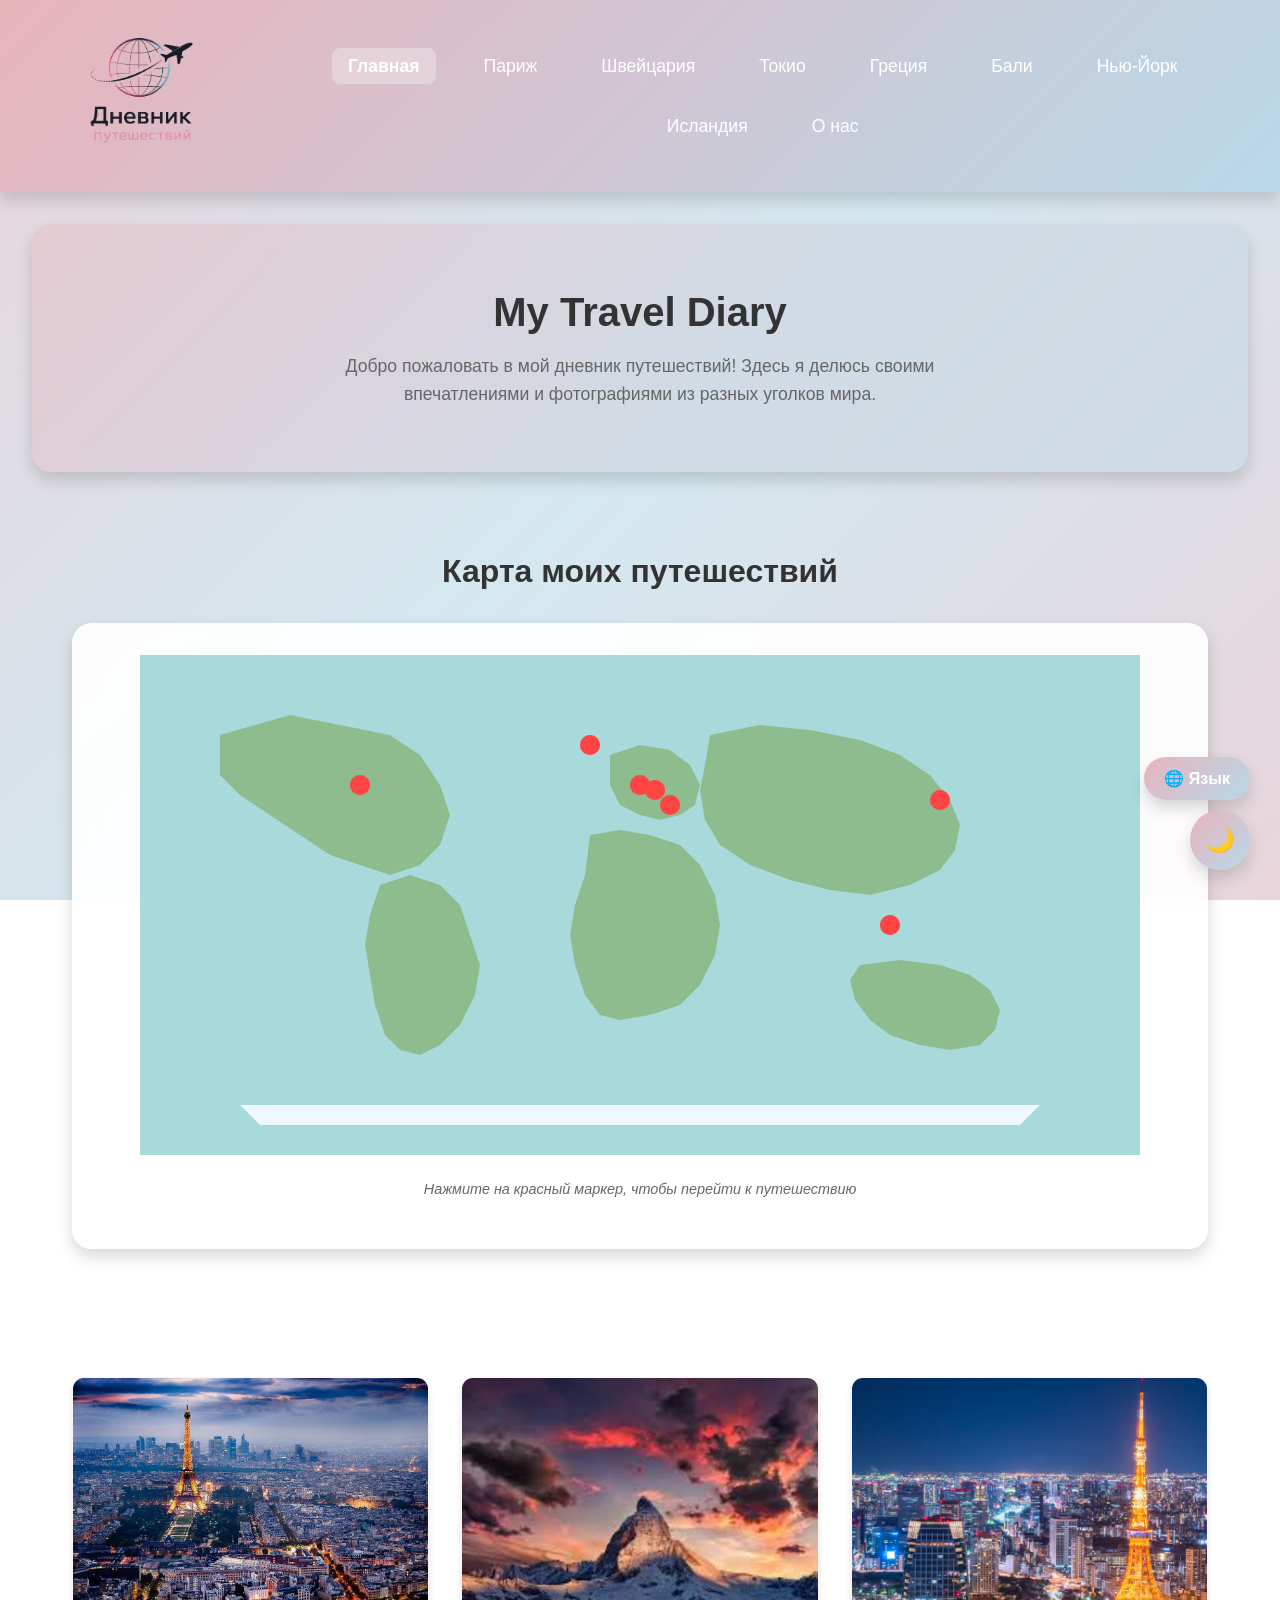
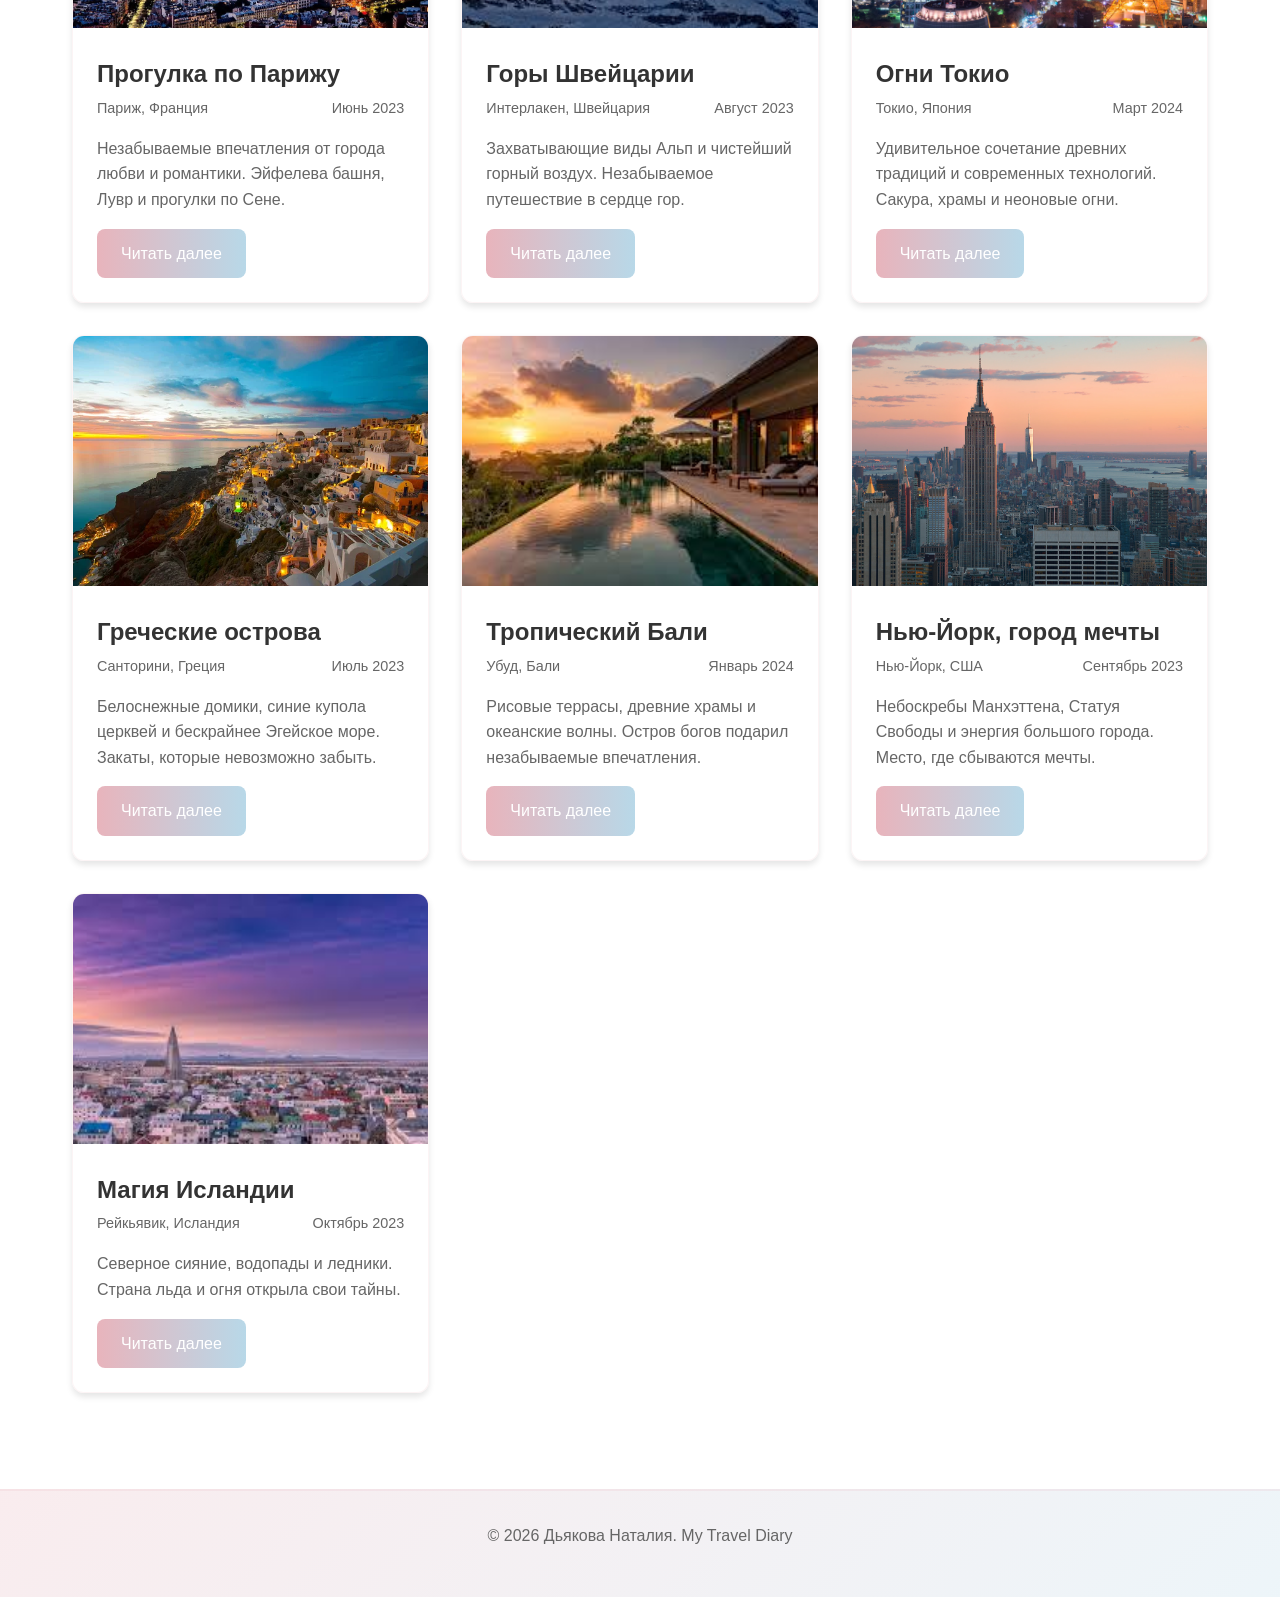
==== commit 73af27a0: "Add files via upload" ====
--- a/index.html
+++ b/index.html
@@ -41,19 +41,19 @@
     
     <link rel="icon" type="image/png" href="images/logo.png">
     <link rel="stylesheet" href="css/fonts.css">
-    <link rel="stylesheet" href="css/main.css?v=12">
-    <link rel="stylesheet" href="css/components.css?v=12">
-    <link rel="stylesheet" href="css/responsive.css?v=12">
-    <link rel="stylesheet" href="css/mobile-optimizations.css?v=12">
-    <link rel="stylesheet" href="css/mobile-menu-fix.css?v=12">
+    <link rel="stylesheet" href="css/main.css?v=13">
+    <link rel="stylesheet" href="css/components.css?v=13">
+    <link rel="stylesheet" href="css/responsive.css?v=13">
+    <link rel="stylesheet" href="css/mobile-optimizations.css?v=13">
+    <link rel="stylesheet" href="css/mobile-menu-fix.css?v=13">
     
     <!-- DNS prefetch for external resources -->
     <link rel="dns-prefetch" href="//fonts.googleapis.com">
     
     <script src="js/map.js" defer></script>
-    <script src="js/language.js" defer></script>
+    <script src="js/language.js?v=14" defer></script>
     <script src="js/complete-translations.js" defer></script>
-    <script src="js/theme-and-animations.js" defer></script>
+    <script src="js/theme-and-animations.js?v=14" defer></script>
     <script src="js/analytics.js" defer></script>
     <script src="js/image-optimization.js" defer></script>
     <script src="js/performance-monitor.js" defer></script>
--- a/css/mobile-menu-fix.css
+++ b/css/mobile-menu-fix.css
@@ -38,7 +38,7 @@
         flex-wrap: nowrap !important;
         justify-content: flex-start !important;
         align-items: stretch !important;
-        padding: 70px 15px 15px 15px !important;
+        padding: 60px 10px 10px 10px !important;
         overflow-y: auto !important;
         overflow-x: hidden !important;
         z-index: 1000 !important;
@@ -59,15 +59,15 @@
         flex: none !important;
     }
     
-    /* Force links to be compact blocks */
+    /* Force links to be VERY compact blocks */
     .nav-list .nav-link {
         display: block !important;
         width: 100% !important;
-        padding: 0.9rem 1rem !important;
+        padding: 0.7rem 0.5rem !important;
         text-align: center !important;
-        border-radius: 8px !important;
-        margin: 0.3rem 0 !important;
-        font-size: 1rem !important;
+        border-radius: 6px !important;
+        margin: 0.2rem 0 !important;
+        font-size: 0.95rem !important;
         color: #333 !important;
         background: rgba(232, 180, 188, 0.15) !important;
         text-decoration: none !important;
@@ -75,6 +75,7 @@
         min-width: auto !important;
         flex: none !important;
         box-sizing: border-box !important;
+        line-height: 1.2 !important;
     }
     
     .nav-list .nav-link:hover,
@@ -82,6 +83,33 @@
     .nav-list .nav-link.active {
         background: rgba(232, 180, 188, 0.4) !important;
         color: #E8B4BC !important;
+    }
+    
+    /* FIXED BUTTONS - Force them to stay in place */
+    .theme-toggle,
+    .lang-toggle,
+    .lang-selector,
+    .scroll-top-btn {
+        position: fixed !important;
+        z-index: 998 !important;
+        transform: translateZ(0) !important;
+        -webkit-transform: translateZ(0) !important;
+    }
+    
+    .theme-toggle {
+        bottom: 20px !important;
+        right: 20px !important;
+    }
+    
+    .lang-toggle,
+    .lang-selector {
+        bottom: 80px !important;
+        right: 20px !important;
+    }
+    
+    .scroll-top-btn {
+        bottom: 150px !important;
+        right: 20px !important;
     }
     
     /* Dark theme */
@@ -101,3 +129,47 @@
         color: #E8B4BC !important;
     }
 }
+
+
+/* SUPER FIX for buttons on mobile - absolutely force fixed positioning */
+@media (max-width: 767px) {
+    body .theme-toggle,
+    body .lang-toggle,
+    body .lang-selector,
+    body .scroll-top-btn,
+    html body .theme-toggle,
+    html body .lang-toggle,
+    html body .lang-selector,
+    html body .scroll-top-btn {
+        position: fixed !important;
+        z-index: 9999 !important;
+        transform: translate3d(0, 0, 0) !important;
+        -webkit-transform: translate3d(0, 0, 0) !important;
+        backface-visibility: hidden !important;
+        -webkit-backface-visibility: hidden !important;
+    }
+    
+    body .theme-toggle,
+    html body .theme-toggle {
+        bottom: 20px !important;
+        right: 20px !important;
+        width: 50px !important;
+        height: 50px !important;
+    }
+    
+    body .lang-toggle,
+    body .lang-selector,
+    html body .lang-toggle,
+    html body .lang-selector {
+        bottom: 80px !important;
+        right: 20px !important;
+    }
+    
+    body .scroll-top-btn,
+    html body .scroll-top-btn {
+        bottom: 150px !important;
+        right: 20px !important;
+        width: 50px !important;
+        height: 50px !important;
+    }
+}
